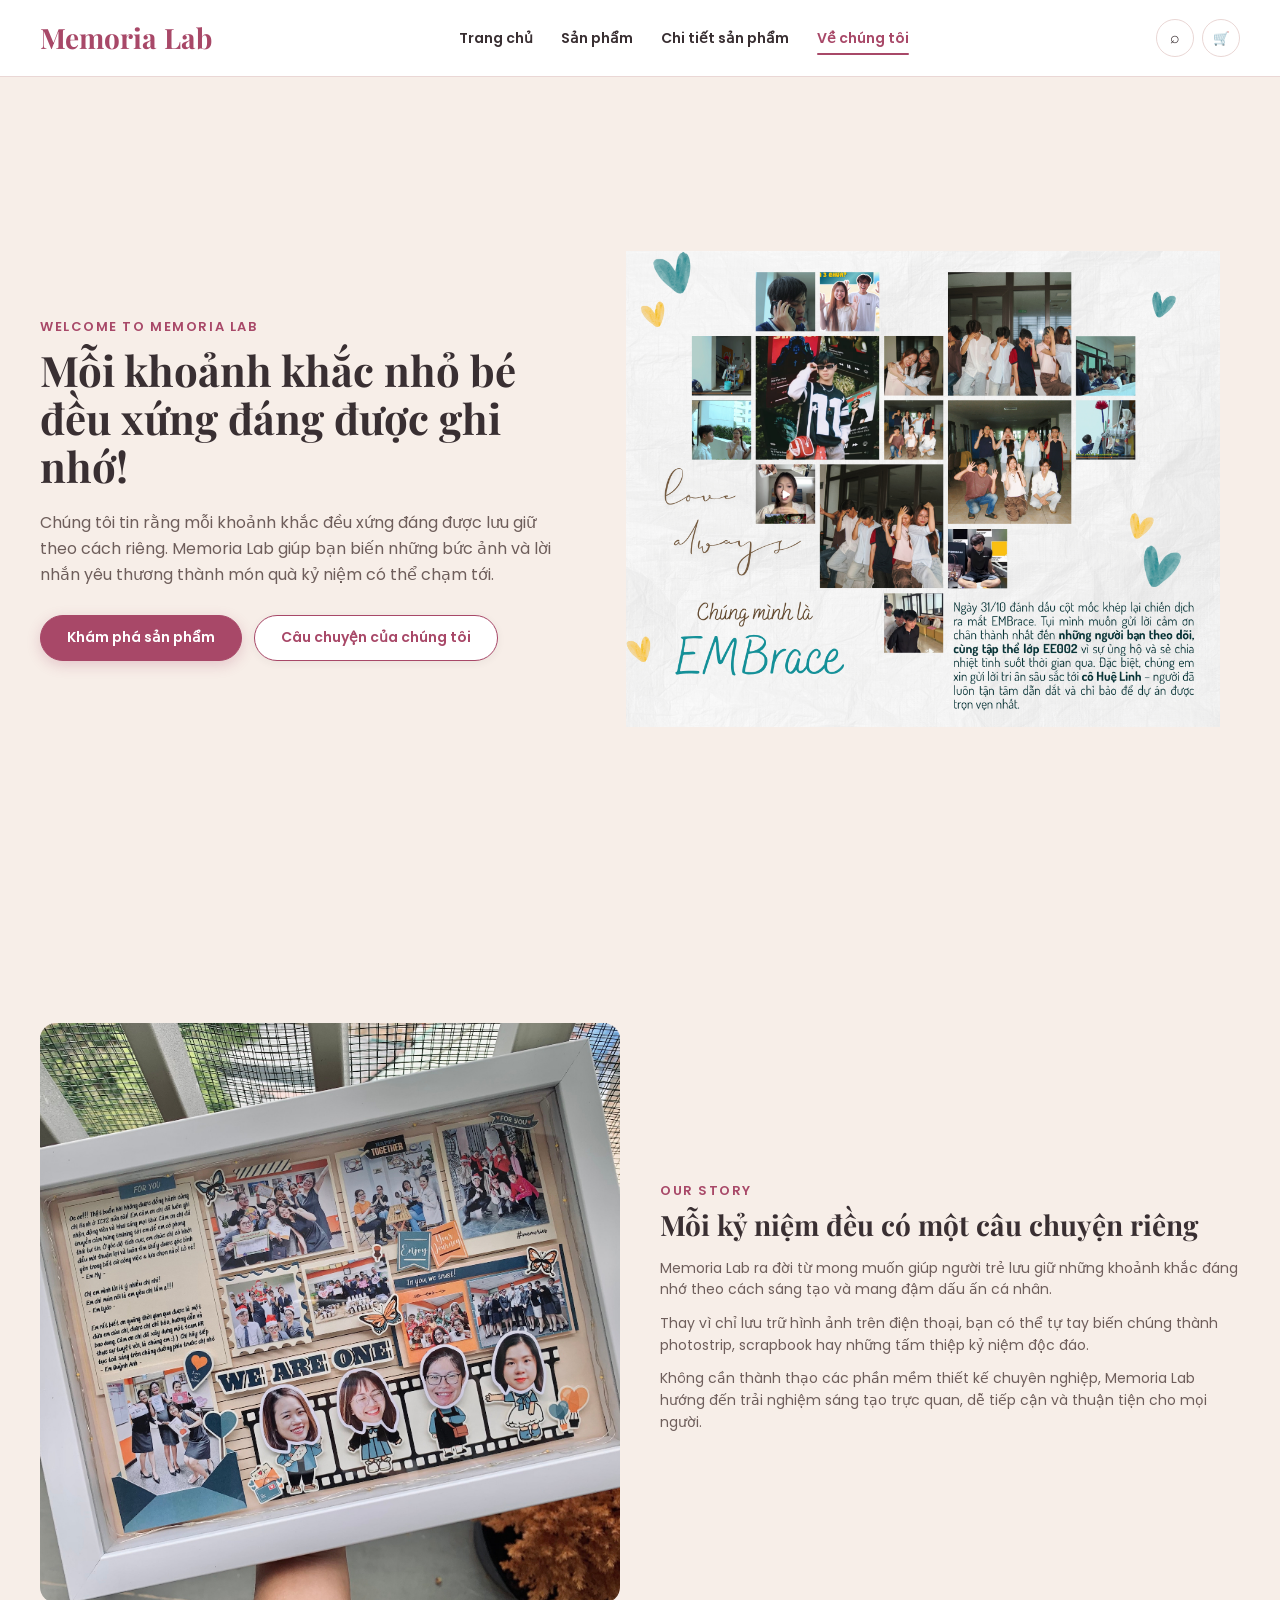
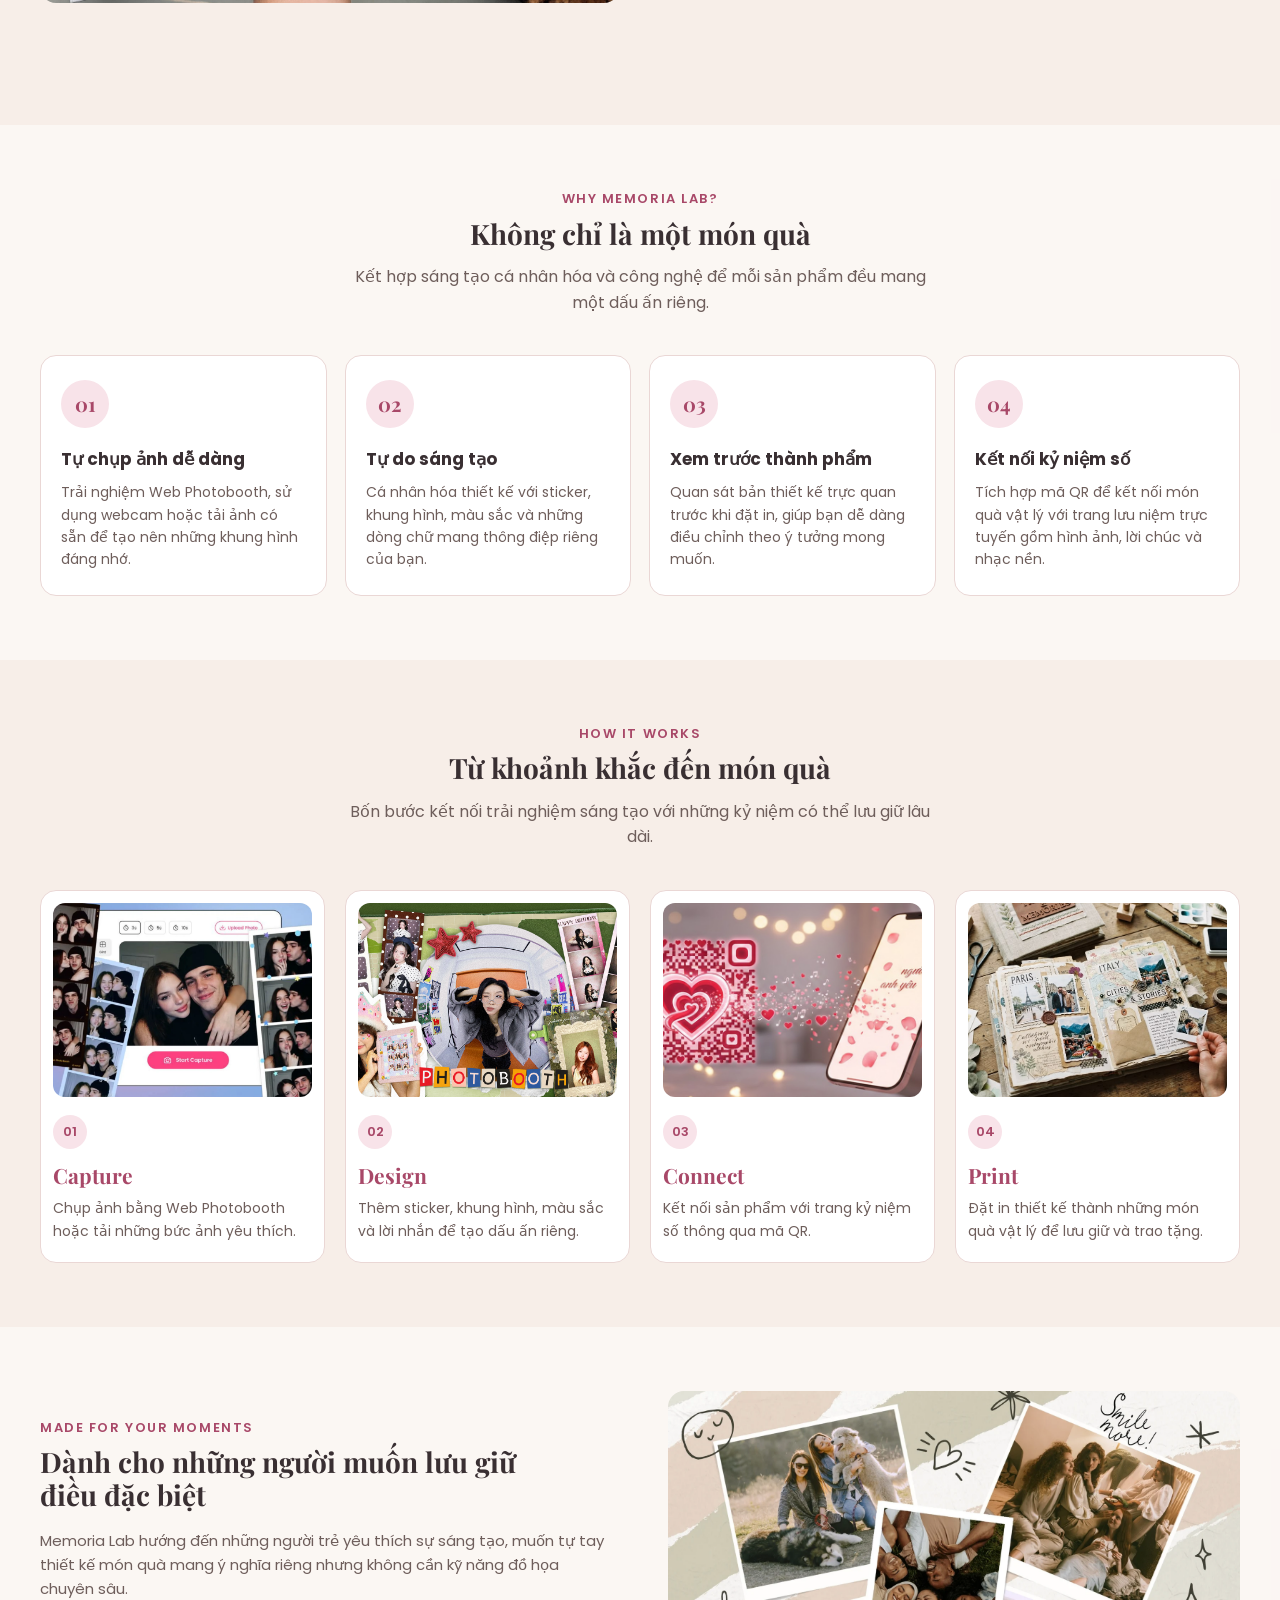
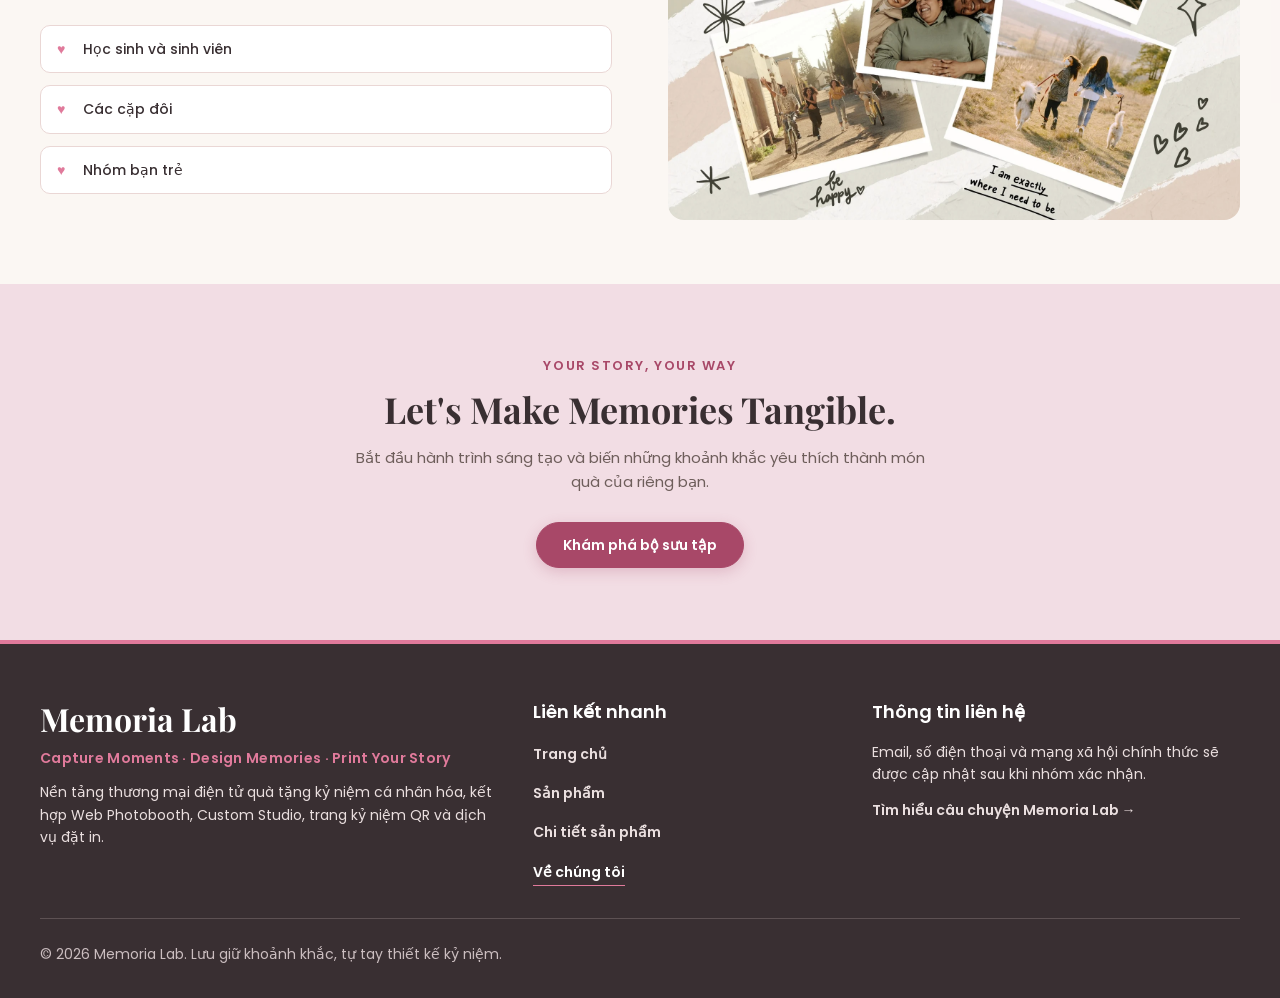
==== about.html @ 6bd51359 "fix: xóa hai liên kết dư ở cuối footer" ====
<!DOCTYPE html>
<html lang="vi">
<head>
    <meta charset="UTF-8">
    <meta name="viewport" content="width=device-width, initial-scale=1.0">
    <meta name="description" content="Khám phá Memoria Lab - nền tảng sáng tạo quà tặng kỷ niệm cá nhân hóa, kết nối Photobooth, thiết kế và in ấn.">
    <title>Về chúng tôi | Memoria Lab</title>
    <link rel="stylesheet" href="css/style.css">
    <link rel="stylesheet" href="css/about.css">
</head>

<body>

  <!-- HEADER DÙNG CHUNG CHO 4 TRANG -->
  <header class="site-header">
    <div class="container site-header__inner">
      <a class="brand" href="index.html" aria-label="Memoria Lab - Trang chủ">
        <span class="brand__name">Memoria Lab</span>
      </a>

      <nav class="site-nav" aria-label="Điều hướng chính">
        <a class="nav-link" href="index.html">Trang chủ</a>
        <a class="nav-link" href="products.html">Sản phẩm</a>
        <a class="nav-link" href="product-detail.html">Chi tiết sản phẩm</a>
        <a class="nav-link nav-link--active" aria-current="page" href="about.html">Về chúng tôi</a>
      </nav>

      <div class="header-actions" aria-label="Tiện ích">
        <a class="icon-button"
   href="products.html#product-search"
   aria-label="Tìm kiếm sản phẩm">⌕</a>
        <button class="icon-button" type="button" aria-label="Giỏ hàng">🛒</button>
      </div>
    </div>
  </header>

    <main>

        <!-- 1. ABOUT HERO -->
        <section class="about-hero">
            <div class="container about-hero__grid">

                <div class="about-hero__content">
                    <p class="eyebrow">WELCOME TO MEMORIA LAB</p>

                    <h1>
                        Mỗi khoảnh khắc nhỏ bé đều xứng đáng được ghi nhớ!
                    </h1>

                    <p class="about-hero__text">
                        Chúng tôi tin rằng mỗi khoảnh khắc đều xứng đáng
                        được lưu giữ theo cách riêng. Memoria Lab giúp bạn
                        biến những bức ảnh và lời nhắn yêu thương thành
                        món quà kỷ niệm có thể chạm tới.
                    </p>

                    <div class="hero__actions">
                        <a href="products.html" class="btn btn--primary">
                            Khám phá sản phẩm
                        </a>

                        <a href="#our-story" class="btn btn--secondary">
                            Câu chuyện của chúng tôi
                        </a>
                    </div>
                </div>

                <div class="about-hero__image">
                    <img
                        src="images/5.png"
                        alt="Bộ sưu tập photostrip, scrapbook và thiệp kỷ niệm Memoria Lab">
                </div>

            </div>
        </section>


        <!-- 2. OUR STORY -->
        <section class="section about-story" id="our-story">
            <div class="container about-story__grid">

                <div class="about-story__image">
                    <img
                        src="images/vn-11134207-7qukw-lkerkt1kqnxk69.jpg"
                        alt="Không gian sáng tạo và trang trí quà tặng kỷ niệm">
                </div>

                <div class="about-story__content">
                    <p class="eyebrow">OUR STORY</p>

                    <h2>Mỗi kỷ niệm đều có một câu chuyện riêng</h2>

                    <p>
                        Memoria Lab ra đời từ mong muốn giúp người trẻ
                        lưu giữ những khoảnh khắc đáng nhớ theo cách
                        sáng tạo và mang đậm dấu ấn cá nhân.
                    </p>

                    <p>
                        Thay vì chỉ lưu trữ hình ảnh trên điện thoại,
                        bạn có thể tự tay biến chúng thành photostrip,
                        scrapbook hay những tấm thiệp kỷ niệm độc đáo.
                    </p>

                    <p>
                        Không cần thành thạo các phần mềm thiết kế
                        chuyên nghiệp, Memoria Lab hướng đến trải nghiệm
                        sáng tạo trực quan, dễ tiếp cận và thuận tiện
                        cho mọi người.
                    </p>
                </div>

            </div>
        </section>


        <!-- 3. OUR DIFFERENCE -->
        <section class="section section--soft about-values">
            <div class="container">

                <div class="section-heading about-section-heading">
                    <p class="eyebrow">WHY MEMORIA LAB?</p>
                    <h2>Không chỉ là một món quà</h2>
                    <p>
                        Kết hợp sáng tạo cá nhân hóa và công nghệ để
                        mỗi sản phẩm đều mang một dấu ấn riêng.
                    </p>
                </div>

                <div class="about-values__grid">

                    <article class="about-value-card">
                        <div class="about-value-card__icon"
                             aria-hidden="true">01</div>
                        <h3>Tự chụp ảnh dễ dàng</h3>
                        <p>
                            Trải nghiệm Web Photobooth, sử dụng webcam
                            hoặc tải ảnh có sẵn để tạo nên những
                            khung hình đáng nhớ.
                        </p>
                    </article>

                    <article class="about-value-card">
                        <div class="about-value-card__icon"
                             aria-hidden="true">02</div>
                        <h3>Tự do sáng tạo</h3>
                        <p>
                            Cá nhân hóa thiết kế với sticker, khung hình,
                            màu sắc và những dòng chữ mang thông điệp
                            riêng của bạn.
                        </p>
                    </article>

                    <article class="about-value-card">
                        <div class="about-value-card__icon"
                             aria-hidden="true">03</div>
                        <h3>Xem trước thành phẩm</h3>
                        <p>
                            Quan sát bản thiết kế trực quan trước khi
                            đặt in, giúp bạn dễ dàng điều chỉnh theo
                            ý tưởng mong muốn.
                        </p>
                    </article>

                    <article class="about-value-card">
                        <div class="about-value-card__icon"
                             aria-hidden="true">04</div>
                        <h3>Kết nối kỷ niệm số</h3>
                        <p>
                            Tích hợp mã QR để kết nối món quà vật lý
                            với trang lưu niệm trực tuyến gồm hình ảnh,
                            lời chúc và nhạc nền.
                        </p>
                    </article>

                </div>
            </div>
        </section>


        <!-- 4. OUR PROCESS -->
        <section class="section about-process">
            <div class="container">

                <div class="section-heading about-section-heading">
                    <p class="eyebrow">HOW IT WORKS</p>
                    <h2>Từ khoảnh khắc đến món quà</h2>
                    <p>
                        Bốn bước kết nối trải nghiệm sáng tạo với
                        những kỷ niệm có thể lưu giữ lâu dài.
                    </p>
                </div>

                <div class="about-process__grid">

                    <article class="about-process-card">
                        <img
                            src="images/chup_photobooth_tren_laptop_thumb_4225642aa1.webp"
                            alt="Minh họa bước chụp ảnh Photobooth">
                        <span class="about-process-card__number">01</span>
                        <h3>Capture</h3>
                        <p>
                            Chụp ảnh bằng Web Photobooth hoặc
                            tải những bức ảnh yêu thích.
                        </p>
                    </article>

                    <article class="about-process-card">
                        <img
                            src="images/1788948688330-2c33e2ba-3e52-4bed-b381-44b4cc8541bb-mmmmmm.png"
                            alt="Minh họa bước thiết kế và trang trí">
                        <span class="about-process-card__number">02</span>
                        <h3>Design</h3>
                        <p>
                            Thêm sticker, khung hình, màu sắc
                            và lời nhắn để tạo dấu ấn riêng.
                        </p>
                    </article>

                    <article class="about-process-card">
                        <img
                            src="images/21572.png"
                            alt="Minh họa mã QR kết nối kỷ niệm số">
                        <span class="about-process-card__number">03</span>
                        <h3>Connect</h3>
                        <p>
                            Kết nối sản phẩm với trang kỷ niệm
                            số thông qua mã QR.
                        </p>
                    </article>

                    <article class="about-process-card">
                        <img
                            src="images/bd7de513cc42206d8eb39cbd60e7bbb6.jpg"
                            alt="Minh họa thành phẩm quà tặng được in">
                        <span class="about-process-card__number">04</span>
                        <h3>Print</h3>
                        <p>
                            Đặt in thiết kế thành những món quà
                            vật lý để lưu giữ và trao tặng.
                        </p>
                    </article>

                </div>
            </div>
        </section>


        <!-- 5. OUR AUDIENCE -->
        <section class="section section--soft about-audience">
            <div class="container about-audience__grid">

                <div class="about-audience__content">
                    <p class="eyebrow">MADE FOR YOUR MOMENTS</p>

                    <h2>Dành cho những người muốn lưu giữ điều đặc biệt</h2>

                    <p>
                        Memoria Lab hướng đến những người trẻ yêu thích
                        sự sáng tạo, muốn tự tay thiết kế món quà
                        mang ý nghĩa riêng nhưng không cần kỹ năng
                        đồ họa chuyên sâu.
                    </p>

                    <ul class="about-audience__list">
                        <li>Học sinh và sinh viên</li>
                        <li>Các cặp đôi</li>
                        <li>Nhóm bạn trẻ</li>
                    </ul>
                </div>

                <div class="about-audience__image">
                    <img
                        src="images/1600w-0PoFaV36UgU.webp"
                        alt="Những người trẻ cùng xem và chia sẻ ảnh kỷ niệm">
                </div>

            </div>
        </section>


        <!-- 6. CALL TO ACTION -->
        <section class="about-cta">
            <div class="container about-cta__content">
                <p class="eyebrow">YOUR STORY, YOUR WAY</p>

                <h2>Let's Make Memories Tangible.</h2>

                <p>
                    Bắt đầu hành trình sáng tạo và biến những
                    khoảnh khắc yêu thích thành món quà của riêng bạn.
                </p>

                <a href="products.html" class="btn btn--primary">
                    Khám phá bộ sưu tập
                </a>
            </div>
        </section>

    </main>


  <!-- FOOTER DO YẾN HOÀN THIỆN THEO ĐÚNG MỤC 2.4, 3.1, 3.5 & 4 TRONG ĐẶC TẢ PDF -->
  <footer class="site-footer">
    <div class="container">
      <!-- Bố cục 3 cột trên Desktop -> 2 cột trên Tablet -> 1 cột xếp dọc trên Mobile -->
      <div class="site-footer__inner">
        <!-- Nhóm 1: Logo (về index.html), Tagline & Giới thiệu ngắn -->
        <div class="site-footer__brand">
          <a class="brand brand--footer" href="index.html" aria-label="Memoria Lab - Quay về trang chủ">
            Memoria Lab
          </a>
          <p class="site-footer__tagline">
            Capture Moments · Design Memories · Print Your Story
          </p>
          <p class="site-footer__desc">
            Nền tảng thương mại điện tử quà tặng kỷ niệm cá nhân hóa, kết hợp
            Web Photobooth, Custom Studio, trang kỷ niệm QR và dịch vụ đặt in.
          </p>
        </div>

        <!-- Nhóm 2: Liên kết nhanh (Mục 2.4, 3.1 & 3.5: trỏ đúng 4 file HTML trong repository) -->
        <div class="site-footer__nav">
          <h3 class="site-footer__title">Liên kết nhanh</h3>
          <nav class="footer-links" aria-label="Liên kết chân trang">
            <a class="footer-link" href="index.html">Trang chủ</a>
            <a class="footer-link" href="products.html">Sản phẩm</a>
            <a class="footer-link" href="product-detail.html">Chi tiết sản phẩm</a>
            <a class="footer-link footer-link--active" aria-current="page" href="about.html">Về chúng tôi</a>
          </nav>
        </div>

        <!-- Nhóm 3: Thông tin liên hệ & Mạng xã hội (Mục 2.4 & 3.4: chỉ điền sau khi nhóm xác nhận) -->
        <div class="site-footer__contact">
          <h3 class="site-footer__title">Thông tin liên hệ</h3>
          <p class="site-footer__text">
            Email, số điện thoại và mạng xã hội chính thức sẽ được cập nhật
            sau khi nhóm xác nhận.
          </p>
          <div class="footer-meta">
            <a class="footer-link" href="about.html">Tìm hiểu câu chuyện Memoria Lab →</a>
          </div>
        </div>
      </div>

      <!-- Dòng bản quyền dưới cùng -->
      <div class="site-footer__bottom">
        <p class="site-footer__copyright">
          © 2026 Memoria Lab. Lưu giữ khoảnh khắc, tự tay thiết kế kỷ niệm.
        </p>
        
      </div>
    </div>
  </footer>

</body>
</html>
---- css/style.css ----
@import url('https://fonts.googleapis.com/css2?family=Playfair+Display:wght@600;700&family=Poppins:wght@400;500;600&display=swap');

:root {
  --primary: #E07A9B;
  --accent: #A84868;
  --lavender: #C6A5E8;
  --background: #F7EEE8;
  --surface: #FFFFFF;
  --text: #392F32;
  --muted: #6E5E5B;
  --border: #EAD7D5;
  --radius-card: 16px;
  --radius-image: 12px;
  --radius-button: 999px;
}

* {
  box-sizing: border-box;
}

html {
  scroll-behavior: smooth;
}

body {
  margin: 0;
  color: var(--text);
  background: var(--background);
  font-family: "Poppins", Arial, sans-serif;
  line-height: 1.6;
}

img {
  max-width: 100%;
  display: block;
}

a {
  color: inherit;
  text-decoration: none;
}

button,
a {
  -webkit-tap-highlight-color: transparent;
}

.container {
  width: min(1200px, calc(100% - 64px));
  margin-inline: auto;
}

/* HEADER */
.site-header {
  background: var(--surface);
  border-bottom: 1px solid var(--border);
  position: sticky;
  top: 0;
  z-index: 10;
}

.site-header__inner {
  min-height: 76px;
  display: flex;
  align-items: center;
  justify-content: space-between;
  gap: 24px;
}

.brand {
  font-family: "Playfair Display", Georgia, serif;
  font-size: 28px;
  font-weight: 700;
  color: var(--accent);
  white-space: nowrap;
}

.site-nav {
  display: flex;
  align-items: center;
  gap: 28px;
}

.nav-link {
  font-size: 14px;
  font-weight: 600;
  color: var(--text);
  transition: color .2s ease;
}

.nav-link:hover,
.nav-link--active {
  color: var(--accent);
}

.nav-link:focus-visible,
.text-link:focus-visible,
.btn:focus-visible {
  outline: 3px solid var(--lavender);
  outline-offset: 3px;
}

.header-actions {
  display: flex;
  gap: 8px;
}

.icon-button {
  width: 38px;
  height: 38px;
  border: 1px solid var(--border);
  border-radius: 50%;
  background: var(--surface);
  cursor: pointer;
}

/* HERO */
.hero {
  padding: 64px 0;
}

.hero__grid {
  display: grid;
  grid-template-columns: minmax(0, 9fr) minmax(0, 11fr);
  align-items: center;
  gap: 32px;
}

.eyebrow {
  margin: 0 0 8px;
  color: var(--accent);
  font-size: 13px;
  font-weight: 600;
  letter-spacing: .12em;
}

h1,
h2 {
  font-family: "Playfair Display", Georgia, serif;
  color: var(--text);
  line-height: 1.15;
}

h1 {
  margin: 0 0 20px;
  font-size: 42px;
}

h2 {
  margin: 0 0 12px;
  font-size: 28px;
}

h3 {
  margin: 0;
  font-size: 18px;
  line-height: 1.35;
}

.hero__text {
  max-width: 560px;
  margin: 0 0 24px;
  color: var(--muted);
  font-size: 16px;
}

.hero__actions {
  display: flex;
  flex-wrap: wrap;
  gap: 12px;
}

.btn {
  display: inline-flex;
  align-items: center;
  justify-content: center;
  min-height: 44px;
  padding: 10px 20px;
  border-radius: var(--radius-button);
  font-size: 14px;
  font-weight: 600;
  transition: transform .2s ease, background .2s ease;
}

.btn:hover {
  transform: translateY(-1px);
}

.btn--primary {
  background: var(--primary);
  color: #fff;
}

.btn--primary:hover {
  background: var(--accent);
}

.btn--secondary {
  background: var(--surface);
  border: 1px solid var(--primary);
  color: var(--accent);
}

.hero__image {
  min-height: 390px;
}

.image-placeholder,
.explore-card__image,
.product-slot__image {
  display: flex;
  align-items: center;
  justify-content: center;
  text-align: center;
  background: #f2d9df;
  color: var(--accent);
  border-radius: var(--radius-image);
}

.image-placeholder {
  height: 100%;
  min-height: 390px;
  flex-direction: column;
  gap: 6px;
}

.image-placeholder small {
  font-size: 12px;
}

/* SECTIONS */
.section {
  padding: 64px 0;
}

.section--soft {
  background: rgba(255, 255, 255, .48);
}

.section-heading {
  margin-bottom: 28px;
}

.section-heading p:last-child {
  margin: 0;
  color: var(--muted);
}

.section-heading--row {
  display: flex;
  justify-content: space-between;
  align-items: end;
  gap: 20px;
}

.text-link {
  color: var(--accent);
  font-size: 14px;
  font-weight: 600;
}

/* HOW IT WORKS */
.steps-grid {
  display: grid;
  grid-template-columns: repeat(4, 1fr);
  gap: 16px;
}

.step-card {
  padding: 24px;
  background: var(--surface);
  border: 1px solid var(--border);
  border-radius: var(--radius-card);
}

.step-card__number {
  display: inline-block;
  margin-bottom: 20px;
  color: var(--accent);
  font-weight: 600;
}

.step-card p {
  margin: 8px 0 0;
  color: var(--muted);
  font-size: 14px;
}

/* PRODUCT PLACEHOLDERS */
.product-grid {
  display: grid;
  gap: 16px;
}

.product-grid--featured {
  grid-template-columns: repeat(4, 1fr);
}

.product-slot {
  padding: 12px;
  background: var(--surface);
  border: 1px solid var(--border);
  border-radius: var(--radius-card);
}

.product-slot__image {
  aspect-ratio: 4 / 5;
  margin-bottom: 12px;
}

.product-slot h3 {
  font-size: 16px;
  min-height: 44px;
}

.product-slot p {
  margin: 8px 0 0;
  color: var(--accent);
  font-weight: 600;
}

/* PHOTOBOOTH / STUDIO */
.explore-grid {
  display: grid;
  grid-template-columns: repeat(2, 1fr);
  gap: 24px;
}

.explore-card {
  overflow: hidden;
  background: var(--surface);
  border: 1px solid var(--border);
  border-radius: var(--radius-card);
}

.explore-card__image {
  aspect-ratio: 16 / 9;
  border-radius: 0;
}

.explore-card__content {
  padding: 24px;
}

.explore-card__content p:not(.eyebrow) {
  color: var(--muted);
  margin: 0 0 18px;
}

/* OCCASIONS */
.occasion-grid {
  display: grid;
  grid-template-columns: repeat(4, 1fr);
  gap: 16px;
}

.occasion-card {
  min-height: 90px;
  display: flex;
  align-items: center;
  justify-content: center;
  padding: 16px;
  background: var(--surface);
  border: 1px solid var(--border);
  border-radius: var(--radius-card);
  font-weight: 600;
  transition: transform .2s ease, border-color .2s ease;
}

.occasion-card:hover {
  transform: translateY(-2px);
  border-color: var(--primary);
}

/* FOOTER (PHẦN CỦA YẾN: CHỮ, KHOẢNG CÁCH, BỐ CỤC VÀ TRẠNG THÁI LIÊN KẾT) */
.site-footer {
  padding: 56px 0 32px;
  background: var(--text);
  color: #fff;
  border-top: 4px solid var(--primary);
}

.site-footer__inner {
  display: grid;
  grid-template-columns: 1.5fr 1fr 1.2fr;
  gap: 32px;
  padding-bottom: 32px;
  border-bottom: 1px solid rgba(234, 215, 213, 0.2);
}

.brand--footer {
  display: inline-block;
  color: #fff;
  font-size: 32px;
  line-height: 1.2;
  margin-bottom: 8px;
  transition: color .2s ease;
}

.brand--footer:hover {
  color: var(--primary);
}

.brand--footer:focus-visible {
  outline: 3px solid var(--lavender);
  outline-offset: 4px;
  border-radius: 4px;
}

.site-footer__tagline {
  margin: 0 0 12px;
  color: var(--primary);
  font-size: 14px;
  font-weight: 600;
  letter-spacing: 0.02em;
}

.site-footer__desc,
.site-footer__text {
  margin: 0;
  color: #eadfdf;
  font-size: 14px;
  line-height: 1.6;
}

.site-footer__title {
  margin: 0 0 16px;
  font-family: "Poppins", Arial, sans-serif;
  font-size: 18px;
  font-weight: 600;
  color: #fff;
}

.footer-links {
  display: flex;
  flex-direction: column;
  gap: 12px;
}

.footer-meta {
  margin-top: 12px;
}

.footer-link {
  display: inline-flex;
  align-items: center;
  width: fit-content;
  font-size: 14px;
  font-weight: 600;
  color: #eadfdf;
  padding: 2px 0;
  border-bottom: 1px solid transparent;
  transition: color .2s ease, transform .2s ease, border-color .2s ease;
}

.footer-link:hover {
  color: var(--primary);
  border-bottom-color: var(--primary);
  transform: translateX(4px);
}

.footer-link:active {
  color: var(--lavender);
}

.footer-link--active {
  color: #fff;
  border-bottom-color: var(--primary);
}

.footer-link:focus-visible {
  outline: 3px solid var(--lavender);
  outline-offset: 3px;
  border-radius: 4px;
}

.site-footer__bottom {
  display: flex;
  align-items: center;
  justify-content: space-between;
  flex-wrap: wrap;
  gap: 16px;
  padding-top: 24px;
}

.site-footer__copyright {
  margin: 0;
  color: #cbbec0;
  font-size: 14px;
}

.site-footer__quick {
  display: flex;
  flex-wrap: wrap;
  gap: 24px;
}

/* TABLET (768px - 1023px: Footer 2 cột theo Mục 4 PDF) */
@media (max-width: 1023px) {
  .container {
    width: min(100% - 48px, 1200px);
  }

  .site-header__inner {
    min-height: 68px;
  }

  .site-nav {
    gap: 16px;
  }

  .hero {
    padding: 48px 0;
  }

  .hero__grid {
    grid-template-columns: 1fr 1fr;
    gap: 24px;
  }

  h1 {
    font-size: 34px;
  }

  .steps-grid,
  .product-grid--featured,
  .occasion-grid {
    grid-template-columns: repeat(2, 1fr);
  }

  .section {
    padding: 48px 0;
  }

  .site-footer {
    padding: 48px 0 24px;
  }

  .site-footer__inner {
    grid-template-columns: repeat(2, 1fr);
    gap: 24px;
  }

  .site-footer__brand {
    grid-column: 1 / -1;
  }
}

/* MOBILE (<= 767px: Footer 1 cột, các nhóm xếp dọc theo Mục 4 PDF) */
@media (max-width: 767px) {
  .container {
    width: calc(100% - 32px);
  }

  .site-header__inner {
    min-height: 60px;
    flex-wrap: wrap;
    gap: 0 12px;
    padding-top: 8px;
  }

  .brand {
    font-size: 24px;
  }

  /* TH-20 (VHuy): hiện menu thành một hàng riêng dưới logo thay vì ẩn */
  .site-nav {
    order: 3;
    width: 100%;
    flex-wrap: wrap;
    justify-content: space-between;
    gap: 0 8px;
  }

  .nav-link {
    display: flex;
    align-items: center;
    min-height: 44px;
    font-size: 13px;
  }

  /* TH-20 (VHuy): header mobile cao hơn, chừa chỗ khi mở liên kết index.html#how-it-works */
  #how-it-works {
    scroll-margin-top: 100px;
  }

  .header-actions {
    margin-left: auto;
  }

  .hero {
    padding: 36px 0;
  }

  .hero__grid {
    grid-template-columns: 1fr;
  }

  .hero__content {
    order: 1;
  }

  .hero__image {
    order: 2;
    min-height: 260px;
  }

  .image-placeholder {
    min-height: 260px;
  }

  h1 {
    font-size: 28px;
  }

  h2 {
    font-size: 24px;
  }

  .hero__text {
    font-size: 14px;
  }

  .hero__actions {
    display: grid;
    grid-template-columns: 1fr;
  }

  .btn {
    width: 100%;
  }

  .section {
    padding: 36px 0;
  }

  .section-heading--row {
    align-items: start;
    flex-direction: column;
  }

  .steps-grid,
  .product-grid--featured,
  .explore-grid,
  .occasion-grid {
    grid-template-columns: 1fr;
  }

  .product-slot__image {
    aspect-ratio: 4 / 5;
  }

  .site-footer {
    padding: 32px 0 24px;
  }

  .site-footer__inner {
    grid-template-columns: 1fr;
    gap: 24px;
    padding-bottom: 24px;
  }

  .brand--footer {
    font-size: 24px;
  }

  .site-footer__title {
    font-size: 16px;
    margin-bottom: 12px;
  }

  .footer-link {
    min-height: 44px;
    font-size: 13px;
  }

  .site-footer__copyright {
    font-size: 12px;
  }

  .site-footer__bottom {
    flex-direction: column;
    align-items: flex-start;
    gap: 12px;
  }
}

/* THuy - Bo sung vao cuoi css/style.css, sau CSS nen cua nhom. */
.featured-products {
  --featured-accent: var(--accent, #a84868);
  --featured-border: var(--border, #ead7d5);
  --featured-muted: var(--muted, #6e5e5b);
  padding-block: clamp(40px, 4.2vw, 64px);
  color: var(--text, #392f32);
  background: linear-gradient(180deg, #fcf8f5 0%, #f8eef0 100%);
  border-block: 1px solid var(--featured-border);
  scroll-margin-top: 88px;
}

.featured-products .featured-products__heading {
  display: flex;
  justify-content: space-between;
  align-items: flex-end;
  gap: 24px;
  margin-bottom: 28px;
}

.featured-products .featured-products__intro {
  max-width: 640px;
  min-width: 0;
}

.featured-products .featured-products__eyebrow {
  margin: 0 0 10px;
  color: var(--featured-accent);
  font-size: 12px;
  font-weight: 600;
  letter-spacing: 0.13em;
  line-height: 1.5;
  text-transform: uppercase;
}

.featured-products .featured-products__title {
  margin: 0;
  font-family: "Playfair Display", Georgia, serif;
  font-size: clamp(28px, 2.8vw, 40px);
  line-height: 1.22;
  overflow-wrap: anywhere;
}

.featured-products .featured-products__description {
  max-width: 58ch;
  margin: 12px 0 0;
  color: var(--featured-muted);
  font-size: 14px;
  line-height: 1.7;
}

.featured-products .featured-products__all {
  display: inline-flex;
  flex-shrink: 0;
  align-items: center;
  justify-content: center;
  gap: 10px;
  min-height: 46px;
  padding: 10px 18px;
  border: 1px solid var(--featured-border);
  border-radius: var(--radius-button, 999px);
  background: var(--surface, #fff);
  color: var(--featured-accent);
  font-size: 13px;
  font-weight: 600;
  text-decoration: none;
  transition: background-color 180ms ease, border-color 180ms ease;
}

.featured-products .featured-products__all:hover {
  border-color: var(--featured-accent);
  background: #fbe9ee;
}

/* Grid quan ly so cot; minmax(0, 1fr) cho phep noi dung dai xuong dong. */
.featured-products .featured-products__grid {
  display: grid;
  grid-template-columns: repeat(4, minmax(0, 1fr));
  gap: 24px;
  align-items: stretch;
}

.featured-products .product-card {
  display: flex;
  flex-direction: column;
  min-width: 0;
  padding: 14px;
  border: 1px solid var(--featured-border);
  border-radius: var(--radius-card, 16px);
  background: var(--surface, #fff);
  box-shadow: 0 3px 12px rgb(57 47 50 / 3%);
  transition: transform 200ms ease, border-color 200ms ease, box-shadow 200ms ease;
}

.featured-products .product-card:hover {
  transform: translateY(-3px);
  border-color: var(--primary, #e07a9b);
  box-shadow: 0 12px 28px rgb(57 47 50 / 9%);
}

.featured-products .product-card:focus-within {
  border-color: var(--featured-accent);
  box-shadow: 0 8px 24px rgb(57 47 50 / 8%);
}

.featured-products .product-card__img-box {
  flex-shrink: 0;
  overflow: hidden;
  aspect-ratio: 4 / 5;
  border-radius: var(--radius-image, 12px);
  background: #f7eee8;
}

.featured-products .product-card__image {
  display: block;
  width: 100%;
  height: 100%;
  object-fit: contain;
  transition: transform 240ms ease;
}

.featured-products .product-card:hover .product-card__image {
  transform: scale(1.025);
}

/* Flexbox giu gia va nut o cuoi the, khong cat ten san pham. */
.featured-products .product-card__body {
  display: flex;
  flex: 1;
  flex-direction: column;
  min-width: 0;
  padding: 16px 2px 2px;
}

.featured-products .product-card__category {
  margin: 0 0 6px;
  color: var(--featured-muted);
  font-size: 11px;
  font-weight: 500;
  letter-spacing: 0.08em;
  line-height: 1.6;
  text-transform: uppercase;
}

.featured-products .product-card__title {
  min-height: 2.8em;
  margin: 0;
  color: var(--text, #392f32);
  font-size: 16px;
  font-weight: 600;
  line-height: 1.4;
  overflow-wrap: anywhere;
}

.featured-products .product-card__summary {
  margin: 10px 0 0;
  color: var(--featured-muted);
  font-size: 12px;
  line-height: 1.65;
  overflow-wrap: anywhere;
}

.featured-products .product-card__purchase {
  margin-top: auto;
  padding-top: 18px;
}

.featured-products .product-card__price {
  margin: 0 0 14px;
  color: var(--featured-accent);
  font-size: 19px;
  font-weight: 600;
  line-height: 1.4;
  white-space: nowrap;
  font-variant-numeric: tabular-nums;
}

.featured-products .product-card__btn {
  display: flex;
  align-items: center;
  justify-content: center;
  gap: 8px;
  width: 100%;
  min-height: 46px;
  padding: 10px 12px;
  border: 1px solid var(--primary, #e07a9b);
  border-radius: var(--radius-button, 999px);
  background: #fbe9ee;
  color: var(--featured-accent);
  font-size: 13px;
  font-weight: 600;
  line-height: 1.5;
  text-align: center;
  text-decoration: none;
  overflow-wrap: anywhere;
  transition: background-color 180ms ease, color 180ms ease, border-color 180ms ease;
}

.featured-products .product-card__btn:hover {
  transform: none;
  border-color: var(--featured-accent);
  background: var(--featured-accent);
  color: #fff;
}

.featured-products .featured-products__all:focus-visible,
.featured-products .product-card__btn:focus-visible {
  outline: 3px solid var(--featured-accent);
  outline-offset: 4px;
}

.featured-products .featured-products__arrow {
  flex-shrink: 0;
  transition: transform 180ms ease;
}

.featured-products .featured-products__all:hover .featured-products__arrow,
.featured-products .product-card__btn:hover .featured-products__arrow {
  transform: translateX(3px);
}

.featured-products .featured-products__note {
  margin: 22px 0 0;
  color: var(--featured-muted);
  font-size: 12px;
  line-height: 1.6;
}

/* Moc cuon cua cac the danh sach duoc lien ket tu trang chu. */
#product-01,
#product-02,
#product-03,
#product-04 {
  scroll-margin-top: 88px;
}

@media (max-width: 1023px) {
  .featured-products .featured-products__grid {
    grid-template-columns: repeat(2, minmax(0, 1fr));
    gap: 20px;
  }

  .featured-products .featured-products__heading {
    flex-wrap: wrap;
    align-items: flex-start;
    gap: 18px;
  }
}

@media (max-width: 767px) {
  .featured-products .featured-products__grid {
    grid-template-columns: minmax(0, 1fr);
    gap: 20px;
  }

  .featured-products .featured-products__all {
    width: 100%;
  }

  .featured-products .product-card {
    padding: 14px;
  }

  .featured-products .product-card__title {
    min-height: 0;
    font-size: 17px;
  }

  .featured-products .product-card__summary {
    font-size: 13px;
  }
}

@media (prefers-reduced-motion: reduce) {
  .featured-products .product-card,
  .featured-products .product-card__image,
  .featured-products .product-card__btn,
  .featured-products .featured-products__all,
  .featured-products .featured-products__arrow {
    transition: none;
  }

  .featured-products .product-card:hover,
  .featured-products .product-card:hover .product-card__image,
  .featured-products .featured-products__all:hover .featured-products__arrow,
  .featured-products .product-card__btn:hover .featured-products__arrow {
    transform: none;
  }
}


/* ==========================================================================
   BỔ SUNG CSS CẢI THIỆN UX (ER-01, ER-02, ER-03)
   Dán vào cuối file css/style.css
   ========================================================================== */

/* --------------------------------------------------------------------------
   ER-01: MENU ĐIỀU HƯỚNG & NÚT ICON (TÌM KIẾM, GIỎ HÀNG)
   - Bổ sung gạch chân chuyển động (scaleX) cho .nav-link, không làm xê dịch bố cục
   - Bổ sung trạng thái hover, active và focus-visible rõ ràng cho .icon-button
   -------------------------------------------------------------------------- */
.nav-link {
  position: relative;
  padding-block: 6px;
  border-radius: 6px;
  transition: color 200ms ease, background-color 200ms ease;
}

.nav-link::after {
  content: "";
  position: absolute;
  left: 0;
  right: 0;
  bottom: 0;
  height: 2.5px;
  border-radius: 999px;
  background-color: var(--accent);
  transform: scaleX(0);
  transform-origin: center;
  transition: transform 220ms ease;
}

.nav-link:hover,
.nav-link:focus-visible,
.nav-link--active {
  color: var(--accent);
}

.nav-link:hover::after,
.nav-link:focus-visible::after,
.nav-link--active::after {
  transform: scaleX(1);
}

.nav-link:focus-visible {
  outline: 3px solid var(--accent);
  outline-offset: 4px;
  background-color: rgba(224, 122, 155, 0.14);
}

.icon-button {
  display: inline-flex;
  align-items: center;
  justify-content: center;
  color: var(--text);
  transition:
    background-color 200ms ease,
    border-color 200ms ease,
    color 200ms ease,
    transform 200ms ease,
    box-shadow 200ms ease;
}

.icon-button:hover {
  background-color: #fbe9ee;
  border-color: var(--accent);
  color: var(--accent);
  transform: translateY(-2px);
  box-shadow: 0 4px 12px rgba(168, 72, 104, 0.18);
}

.icon-button:active {
  transform: translateY(0);
  background-color: #f4d5df;
  box-shadow: 0 2px 6px rgba(168, 72, 104, 0.12);
}

.icon-button:focus-visible {
  outline: 3px solid var(--accent);
  outline-offset: 3px;
  background-color: #fbe9ee;
  border-color: var(--accent);
  color: var(--accent);
}

/* --------------------------------------------------------------------------
   ER-02: BANNER CHÍNH / CÁC NÚT CTA (.btn, .btn--primary, .btn--secondary)
   - Tăng độ tương phản chữ/nền chuẩn WCAG AA (>= 4.5:1)
   - Đồng bộ biên độ nâng (-2px), đổ bóng và chuyển màu rõ nét khi hover/focus
   -------------------------------------------------------------------------- */
.btn {
  border: 1.5px solid transparent;
  transition:
    background-color 220ms ease,
    border-color 220ms ease,
    color 220ms ease,
    transform 220ms ease,
    box-shadow 220ms ease;
}

.btn:hover {
  transform: translateY(-2px);
}

.btn:active {
  transform: translateY(0);
}

.btn:focus-visible {
  outline: 3px solid var(--accent);
  outline-offset: 4px;
}

/* Nút 'Khám phá sản phẩm' */
.btn--primary {
  background-color: var(--accent);
  border-color: var(--accent);
  color: #ffffff;
  box-shadow: 0 4px 12px rgba(168, 72, 104, 0.22);
}

.btn--primary:hover {
  background-color: #7d2e49;
  border-color: #7d2e49;
  color: #ffffff;
  box-shadow: 0 8px 20px rgba(125, 46, 73, 0.32);
}

.btn--primary:active {
  background-color: #66233b;
  border-color: #66233b;
  box-shadow: 0 3px 8px rgba(125, 46, 73, 0.24);
}

/* Nút 'Về Memoria Lab' */
.btn--secondary {
  background-color: var(--surface);
  border-color: var(--accent);
  color: var(--accent);
  box-shadow: 0 2px 8px rgba(57, 47, 50, 0.05);
}

.btn--secondary:hover {
  background-color: var(--accent);
  border-color: var(--accent);
  color: #ffffff;
  box-shadow: 0 8px 20px rgba(168, 72, 104, 0.26);
}

.btn--secondary:active {
  background-color: #7d2e49;
  border-color: #7d2e49;
  color: #ffffff;
}

/* --------------------------------------------------------------------------
   ER-03: NÚT & LIÊN KẾT XEM CHI TIẾT (.text-link, .product-card__btn, .featured-products__all)
   - Bổ sung hiệu ứng hover/focus nổi bật, đồng bộ với hệ thống nút CTA
   -------------------------------------------------------------------------- */
.text-link {
  position: relative;
  display: inline-flex;
  align-items: center;
  gap: 6px;
  padding-block: 4px;
  border-radius: 4px;
  color: var(--accent);
  transition: color 200ms ease, transform 200ms ease;
}

.text-link::after {
  content: "";
  position: absolute;
  left: 0;
  right: 0;
  bottom: 0;
  height: 2px;
  border-radius: 999px;
  background-color: currentColor;
  transform: scaleX(0);
  transform-origin: left;
  transition: transform 220ms ease;
}

.text-link:hover,
.text-link:focus-visible {
  color: #7d2e49;
}

.text-link:hover::after,
.text-link:focus-visible::after {
  transform: scaleX(1);
}

.text-link:focus-visible {
  outline: 3px solid var(--accent);
  outline-offset: 4px;
}

/* Nút 'Xem chi tiết sản phẩm' trong thẻ sản phẩm & nút 'Xem tất cả' */
.featured-products .product-card__btn,
.featured-products .featured-products__all {
  border: 1.5px solid var(--featured-accent);
  transition:
    background-color 200ms ease,
    border-color 200ms ease,
    color 200ms ease,
    transform 200ms ease,
    box-shadow 200ms ease;
}

.featured-products .product-card__btn:hover,
.featured-products .featured-products__all:hover {
  transform: translateY(-2px);
  background-color: var(--featured-accent);
  border-color: var(--featured-accent);
  color: #ffffff;
  box-shadow: 0 6px 16px rgba(168, 72, 104, 0.28);
}

.featured-products .product-card__btn:active,
.featured-products .featured-products__all:active {
  transform: translateY(0);
  background-color: #7d2e49;
  border-color: #7d2e49;
  color: #ffffff;
  box-shadow: 0 2px 8px rgba(125, 46, 73, 0.22);
}

.featured-products .product-card__btn:focus-visible,
.featured-products .featured-products__all:focus-visible {
  outline: 3px solid var(--text);
  outline-offset: 3px;
  background-color: var(--featured-accent);
  border-color: var(--featured-accent);
  color: #ffffff;
}

.featured-products .featured-products__all:hover .featured-products__arrow,
.featured-products .product-card__btn:hover .featured-products__arrow,
.featured-products .featured-products__all:focus-visible .featured-products__arrow,
.featured-products .product-card__btn:focus-visible .featured-products__arrow {
  transform: translateX(4px);
}

/* --------------------------------------------------------------------------
   TỐI ƯU HIỂN THỊ MOBILE & HỖ TRỢ GIẢM CHUYỂN ĐỘNG (ACCESSIBILITY)
   -------------------------------------------------------------------------- */
@media (max-width: 767px) {
  .nav-link::after {
    bottom: 6px;
  }
}

@media (prefers-reduced-motion: reduce) {
  .nav-link,
  .nav-link::after,
  .icon-button,
  .btn,
  .text-link,
  .text-link::after,
  .featured-products .product-card__btn,
  .featured-products .featured-products__all {
    transition: none;
  }

  .icon-button:hover,
  .btn:hover,
  .featured-products .product-card__btn:hover,
  .featured-products .featured-products__all:hover {
    transform: none;
  }
}
/* Ảnh banner và khu vực khám phá trên trang chủ */
.hero .hero__image {
  min-height: 0;
}

.home-hero-photo,
.home-explore-photo {
  display: block;
  width: 100%;
  height: auto;
  aspect-ratio: 16 / 9;
  object-fit: cover;
  object-position: center;
}

.home-hero-photo {
  border-radius: var(--radius-image);
}
---- css/about.css ----
/* Nguồn: Vanh – css/style.css dòng 667–1150 (phần riêng trang about.html), chép nguyên văn. VHuy tách theo PA-B. */

/* =========================================
   ABOUT PAGE - MEMORIA LAB
========================================= */

/* ABOUT HERO */
.about-hero {
    padding: 64px 0;
}

.about-hero__grid {
    display: grid;
    grid-template-columns: 0.9fr 1.1fr;
    align-items: center;
    gap: 48px;
}

.about-hero__content h1 {
    max-width: 560px;
}

.about-hero__text {
    max-width: 540px;
    margin: 0 0 28px;
    color: var(--muted);
    font-size: 16px;
}

.about-hero__image img {
    width: 100%;
    aspect-ratio: 4 / 3;
    object-fit: cover;
    border-radius: var(--radius-card);
}


/* OUR STORY */
.about-story__grid {
    display: grid;
    grid-template-columns: 1fr 1fr;
    align-items: center;
    gap: 56px;
}

.about-story__image img {
    width: 100%;
    aspect-ratio: 4 / 5;
    object-fit: cover;
    border-radius: var(--radius-card);
}

.about-story__content p:not(.eyebrow) {
    margin: 0 0 16px;
    color: var(--muted);
    font-size: 15px;
}


/* SECTION HEADING */
.about-section-heading {
    max-width: 680px;
    margin: 0 auto 40px;
    text-align: center;
}

.about-section-heading h2 {
    margin-bottom: 14px;
}

.about-section-heading p:last-child {
    max-width: 600px;
    margin-inline: auto;
    color: var(--muted);
}


/* OUR VALUES */
.about-values__grid {
    display: grid;
    grid-template-columns: repeat(4, 1fr);
    gap: 18px;
}

.about-value-card {
    padding: 24px 20px;
    background: var(--surface);
    border: 1px solid var(--border);
    border-radius: var(--radius-card);
    transition: transform .2s ease, box-shadow .2s ease;
}

.about-value-card:hover {
    transform: translateY(-4px);
    box-shadow: 0 8px 24px rgba(57, 47, 50, 0.07);
}

.about-value-card__icon {
    width: 48px;
    height: 48px;
    display: flex;
    align-items: center;
    justify-content: center;
    margin-bottom: 20px;
    border-radius: 50%;
    background: #F8E3E9;
    color: var(--accent);
    font-family: "Playfair Display", Georgia, serif;
    font-size: 20px;
    font-weight: 700;
}

.about-value-card h3 {
    margin-bottom: 10px;
    font-size: 17px;
}

.about-value-card p {
    margin: 0;
    color: var(--muted);
    font-size: 14px;
}


/* OUR PROCESS */
.about-process__grid {
    display: grid;
    grid-template-columns: repeat(4, 1fr);
    gap: 20px;
}

.about-process-card {
    position: relative;
    padding: 12px;
    background: var(--surface);
    border: 1px solid var(--border);
    border-radius: var(--radius-card);
    overflow: hidden;
}

.about-process-card img {
    width: 100%;
    aspect-ratio: 4 / 3;
    object-fit: cover;
    border-radius: var(--radius-image);
    margin-bottom: 18px;
}

.about-process-card__number {
    display: inline-flex;
    align-items: center;
    justify-content: center;
    width: 34px;
    height: 34px;
    margin-bottom: 12px;
    background: #F8E3E9;
    color: var(--accent);
    border-radius: 50%;
    font-size: 13px;
    font-weight: 600;
}

.about-process-card h3 {
    margin-bottom: 8px;
    font-family: "Playfair Display", Georgia, serif;
    font-size: 21px;
    color: var(--accent);
}

.about-process-card p {
    margin: 0 0 8px;
    color: var(--muted);
    font-size: 14px;
}


/* OUR AUDIENCE */
.about-audience__grid {
    display: grid;
    grid-template-columns: 1fr 1fr;
    align-items: center;
    gap: 56px;
}

.about-audience__content h2 {
    max-width: 520px;
    margin-bottom: 18px;
}

.about-audience__content > p:not(.eyebrow) {
    color: var(--muted);
    font-size: 15px;
}

.about-audience__list {
    display: grid;
    gap: 12px;
    margin: 24px 0 0;
    padding: 0;
    list-style: none;
}

.about-audience__list li {
    position: relative;
    padding: 12px 16px 12px 42px;
    background: var(--surface);
    border: 1px solid var(--border);
    border-radius: 10px;
    font-size: 14px;
    font-weight: 500;
}

.about-audience__list li::before {
    content: "♥";
    position: absolute;
    left: 16px;
    color: var(--primary);
}

.about-audience__image img {
    width: 100%;
    aspect-ratio: 4 / 3;
    object-fit: cover;
    border-radius: var(--radius-card);
}


/* CALL TO ACTION */
.about-cta {
    padding: 72px 0;
    background: #F2DDE4;
    text-align: center;
}

.about-cta__content {
    max-width: 760px;
}

.about-cta h2 {
    margin-bottom: 16px;
    font-size: 36px;
}

.about-cta p:not(.eyebrow) {
    max-width: 600px;
    margin: 0 auto 28px;
    color: var(--muted);
    font-size: 15px;
}

.about-cta .eyebrow {
    margin-bottom: 12px;
}


/* TABLET */
@media (max-width: 1023px) {

    .about-hero__grid {
        gap: 28px;
    }

    .about-story__grid,
    .about-audience__grid {
        gap: 32px;
    }

    .about-values__grid,
    .about-process__grid {
        grid-template-columns: repeat(2, 1fr);
    }

    .about-hero h1 {
        font-size: 34px;
    }

    .about-cta h2 {
        font-size: 30px;
    }
}


/* MOBILE */
@media (max-width: 767px) {

    .about-hero {
        padding: 36px 0;
    }

    .about-hero__grid,
    .about-story__grid,
    .about-audience__grid {
        grid-template-columns: 1fr;
        gap: 28px;
    }

    .about-hero__content {
        order: 1;
    }

    .about-hero__image {
        order: 2;
    }

    .about-hero__content h1 {
        font-size: 28px;
    }

    .about-hero__text {
        font-size: 14px;
    }

    .about-hero__image img {
        aspect-ratio: 4 / 3;
    }

    .about-story__image {
        order: 2;
    }

    .about-story__content {
        order: 1;
    }

    .about-values__grid,
    .about-process__grid {
        grid-template-columns: 1fr;
        gap: 16px;
    }

    .about-section-heading {
        margin-bottom: 28px;
        text-align: left;
    }

    .about-section-heading p:last-child {
        margin-inline: 0;
    }

    .about-value-card {
        padding: 20px;
    }

    .about-process-card {
        padding: 14px;
    }

    .about-process-card img {
        aspect-ratio: 16 / 9;
    }

    .about-audience__image {
        order: 2;
    }

    .about-audience__content {
        order: 1;
    }

    .about-cta {
        padding: 48px 0;
    }

    .about-cta h2 {
        font-size: 26px;
    }

    .about-cta p:not(.eyebrow) {
        font-size: 14px;
    }
}
/* =========================================
   FIX LỖI HERO TRÀO MÀN HÌNH (FIRST VIEW)
========================================= */

/* 1. Giảm padding và căn giữa Hero theo chiều cao màn hình */
.hero, 
.about-hero {
  padding: 24px 0;
  min-height: calc(100vh - 76px);
  display: flex;
  align-items: center;
}

/* 2. Khống chế chiều cao ảnh Hero không bị tràn xuống dưới */
.hero__image,
.about-hero__image {
  min-height: auto;
  display: flex;
  align-items: center;
  justify-content: center;
}

.hero__image img,
.about-hero__image img {
  width: 100%;
  max-height: calc(100vh - 140px);
  object-fit: contain;
  border-radius: var(--radius-card);
}

.image-placeholder {
  min-height: 320px;
}

/* 3. Đảm bảo giao diện cân đối trên Laptop màn hình nhỏ */
@media (max-height: 750px) {
  .hero, 
  .about-hero {
    padding: 16px 0;
  }
  
  h1 {
    font-size: 36px;
    margin-bottom: 12px;
  }
  
  .hero__text {
    margin-bottom: 16px;
    font-size: 14px;
  }
}
/* =========================================
   FIX TRỌN VẸN SECTION 2 (OUR STORY) VỪA IN MÀN HÌNH
========================================= */

/* 1. Đặt mốc scroll-margin để khi bấm button cuộn tới không bị che mất tiêu đề */
#our-story,
.about-story {
  scroll-margin-top: 76px;
}

/* 2. Cấu hình chiều cao section vừa khít 1 màn hình máy tính */
.about-story,
.section:has(.about-story__grid) {
  min-height: calc(100vh - 76px);
  padding: 24px 0;
  display: flex;
  align-items: center;
}

/* 3. Căn giữa khung lưới và đồng bộ chiều cao hai bên */
.about-story__grid {
  display: grid;
  grid-template-columns: 1fr 1fr;
  align-items: center;
  gap: 40px;
  width: 100%;
}

/* 4. Khống chế ảnh tự động co giãn cân xứng theo chiều cao màn hình */
.about-story__image {
  display: flex;
  justify-content: center;
  align-items: center;
}

.about-story__image img {
  width: 100%;
  max-height: calc(100vh - 160px); /* Tự co nhỏ lại nếu màn hình thấp */
  aspect-ratio: 1 / 1;             /* Đổi sang tỉ lệ 1:1 vuông hoặc 4/3 cho cân đối */
  object-fit: cover;
  border-radius: var(--radius-card);
}

/* 5. Căn chỉnh lại phông chữ để khối nội dung bên phải cân bằng với ảnh */
.about-story__content h2 {
  font-size: 28px;
  margin-bottom: 16px;
}

.about-story__content p:not(.eyebrow) {
  font-size: 14px;
  line-height: 1.55;
  margin-bottom: 12px;
}
/* =========================================
   SỬA LỖI DÍ SÁT LỀ TRÁI CỦA SECTION 2
========================================= */

/* Tự động ôm khung giới hạn lề lề hai bên cân đối với Header */
.about-story__grid {
  width: min(1200px, calc(100% - 64px));
  margin-inline: auto;
}
/* FIX: OUR STORY - MOBILE RESPONSIVE */
@media screen and (max-width: 767px) {
    .about-story__grid {
        display: grid !important;
        grid-template-columns: 1fr !important;
        gap: 24px;
        width: calc(100% - 40px);
        margin-inline: auto;
    }

    .about-story__content {
        grid-column: 1;
        grid-row: 1;
        width: 100%;
    }

    .about-story__content p:not(.eyebrow) {
        text-align: justify;
        line-height: 1.6;
    }

    .about-story__image {
        grid-column: 1;
        grid-row: 2;
        width: 100%;
    }

    .about-story__image img {
        display: block;
        width: 100%;
        max-height: none;
        aspect-ratio: 4 / 3;
        object-fit: cover;
    }
}



/* ==========================================================================
   CSS RIÊNG CHO TRANG VỀ CHÚNG TÔI (ER-06) - ĐÃ SỬA LỖI BỐ CỤC .about-cta
   - Nguyên nhân lỗi trước đó: Trong HTML của trang Về chúng tôi, class
     `.about-cta` được đặt cho cả thẻ <section> / <div> bao ngoài khối
     "Let's Make Memories Tangible", không phải thẻ <a>/<button>. Việc áp
     display: inline-flex, border-radius: 999px và background: --accent trực
     tiếp lên `.about-cta` đã biến cả khung section thành hình viên thuốc
     màu tím hồng và làm chìm chữ tiêu đề/mô tả.
   - Giải pháp: Chỉ chọn đúng phần tử tương tác <a> hoặc <button> (ví dụ:
     `a.btn`, `button.btn`, `.about-cta a`, `.about-cta button`), giữ nguyên
     100% bố cục và màu nền gốc của thẻ <section class="about-cta">.
   ========================================================================== */

/* --------------------------------------------------------------------------
   ER-06: NÚT CTA TRÊN TRANG VỀ CHÚNG TÔI
   - Chỉ tác động vào thẻ <a> và <button> đóng vai trò là nút CTA
   - Không bao giờ tác động vào thẻ <section> hoặc <div> chứa nội dung
   -------------------------------------------------------------------------- */
:is(
  body.page-about,
  .about-page,
  .about,
  body:has(.about-cta),
  body:has(.about-hero),
  body:has(.about-story),
  body:has(.site-nav .nav-link--active[href*="about"]),
  body:has(.site-nav .nav-link--active[href*="ve-chung-toi"])
) :is(
  a.btn,
  button.btn,
  .about-cta a,
  .about-cta button,
  a.btn--story,
  button.btn--story
) {
  display: inline-flex;
  align-items: center;
  justify-content: center;
  gap: 8px;
  min-height: 46px;
  padding: 11px 26px;
  border: 1.5px solid var(--accent, #A84868);
  border-radius: var(--radius-button, 999px);
  background-color: var(--accent, #A84868);
  color: #ffffff;
  font-size: 14px;
  font-weight: 600;
  line-height: 1.4;
  text-align: center;
  text-decoration: none;
  cursor: pointer;
  box-shadow: 0 4px 14px rgba(168, 72, 104, 0.24);
  transition:
    background-color 220ms ease,
    border-color 220ms ease,
    color 220ms ease,
    transform 220ms ease,
    box-shadow 220ms ease;
}

/* Trường hợp nút CTA dùng class .btn--secondary (nền sáng, viền đậm) */
:is(
  body.page-about,
  .about-page,
  .about,
  body:has(.about-cta),
  body:has(.about-hero),
  body:has(.about-story),
  body:has(.site-nav .nav-link--active[href*="about"]),
  body:has(.site-nav .nav-link--active[href*="ve-chung-toi"])
) :is(
  a.btn.btn--secondary,
  button.btn.btn--secondary,
  .about-cta a.btn--secondary,
  .about-cta button.btn--secondary
) {
  background-color: var(--surface, #FFFFFF);
  border-color: var(--accent, #A84868);
  color: var(--accent, #A84868);
  box-shadow: 0 2px 8px rgba(57, 47, 50, 0.06);
}

/* Hiệu ứng HOVER nổi bật cho nút CTA chính */
:is(
  body.page-about,
  .about-page,
  .about,
  body:has(.about-cta),
  body:has(.about-hero),
  body:has(.about-story),
  body:has(.site-nav .nav-link--active[href*="about"]),
  body:has(.site-nav .nav-link--active[href*="ve-chung-toi"])
) :is(
  a.btn,
  button.btn,
  .about-cta a,
  .about-cta button,
  a.btn--story,
  button.btn--story
):hover {
  transform: translateY(-2px);
  background-color: #7d2e49;
  border-color: #7d2e49;
  color: #ffffff;
  box-shadow: 0 8px 22px rgba(125, 46, 73, 0.34);
}

/* Hiệu ứng HOVER cho nút .btn--secondary (lấp đầy nền --accent chữ trắng) */
:is(
  body.page-about,
  .about-page,
  .about,
  body:has(.about-cta),
  body:has(.about-hero),
  body:has(.about-story),
  body:has(.site-nav .nav-link--active[href*="about"]),
  body:has(.site-nav .nav-link--active[href*="ve-chung-toi"])
) :is(
  a.btn.btn--secondary,
  button.btn.btn--secondary,
  .about-cta a.btn--secondary,
  .about-cta button.btn--secondary
):hover {
  transform: translateY(-2px);
  background-color: var(--accent, #A84868);
  border-color: var(--accent, #A84868);
  color: #ffffff;
  box-shadow: 0 8px 20px rgba(168, 72, 104, 0.28);
}

/* Trạng thái ACTIVE (khi nhấp chuột) */
:is(
  body.page-about,
  .about-page,
  .about,
  body:has(.about-cta),
  body:has(.about-hero),
  body:has(.about-story),
  body:has(.site-nav .nav-link--active[href*="about"]),
  body:has(.site-nav .nav-link--active[href*="ve-chung-toi"])
) :is(
  a.btn,
  button.btn,
  .about-cta a,
  .about-cta button,
  a.btn--story,
  button.btn--story
):active {
  transform: translateY(0);
  background-color: #66233b;
  border-color: #66233b;
  box-shadow: 0 3px 10px rgba(125, 46, 73, 0.24);
}

/* Trạng thái FOCUS-VISIBLE rõ nét khi điều hướng bằng bàn phím (phím Tab) */
:is(
  body.page-about,
  .about-page,
  .about,
  body:has(.about-cta),
  body:has(.about-hero),
  body:has(.about-story),
  body:has(.site-nav .nav-link--active[href*="about"]),
  body:has(.site-nav .nav-link--active[href*="ve-chung-toi"])
) :is(
  a.btn,
  button.btn,
  .about-cta a,
  .about-cta button,
  a.btn--story,
  button.btn--story
):focus-visible {
  outline: 3px solid var(--text, #392F32);
  outline-offset: 4px;
}

/* --------------------------------------------------------------------------
   TỐI ƯU MOBILE & HỖ TRỢ GIẢM CHUYỂN ĐỘNG TRÊN TRANG VỀ CHÚNG TÔI
   -------------------------------------------------------------------------- */
@media (max-width: 767px) {
  :is(
    body.page-about,
    .about-page,
    .about,
    body:has(.about-cta),
    body:has(.about-hero),
    body:has(.about-story),
    body:has(.site-nav .nav-link--active[href*="about"]),
    body:has(.site-nav .nav-link--active[href*="ve-chung-toi"])
  ) :is(
    a.btn,
    button.btn,
    .about-cta a,
    .about-cta button,
    a.btn--story,
    button.btn--story
  ) {
    width: 100%;
  }
}

@media (prefers-reduced-motion: reduce) {
  :is(
    body.page-about,
    .about-page,
    .about,
    body:has(.about-cta),
    body:has(.about-hero),
    body:has(.about-story),
    body:has(.site-nav .nav-link--active[href*="about"]),
    body:has(.site-nav .nav-link--active[href*="ve-chung-toi"])
  ) :is(
    a.btn,
    button.btn,
    .about-cta a,
    .about-cta button,
    a.btn--story,
    button.btn--story
  ) {
    transition: none;
  }

  :is(
    body.page-about,
    .about-page,
    .about,
    body:has(.about-cta),
    body:has(.about-hero),
    body:has(.about-story),
    body:has(.site-nav .nav-link--active[href*="about"]),
    body:has(.site-nav .nav-link--active[href*="ve-chung-toi"])
  ) :is(
    a.btn:hover,
    button.btn:hover,
    .about-cta a:hover,
    .about-cta button:hover,
    a.btn--story:hover,
    button.btn--story:hover
  ) {
    transform: none;
  }
}
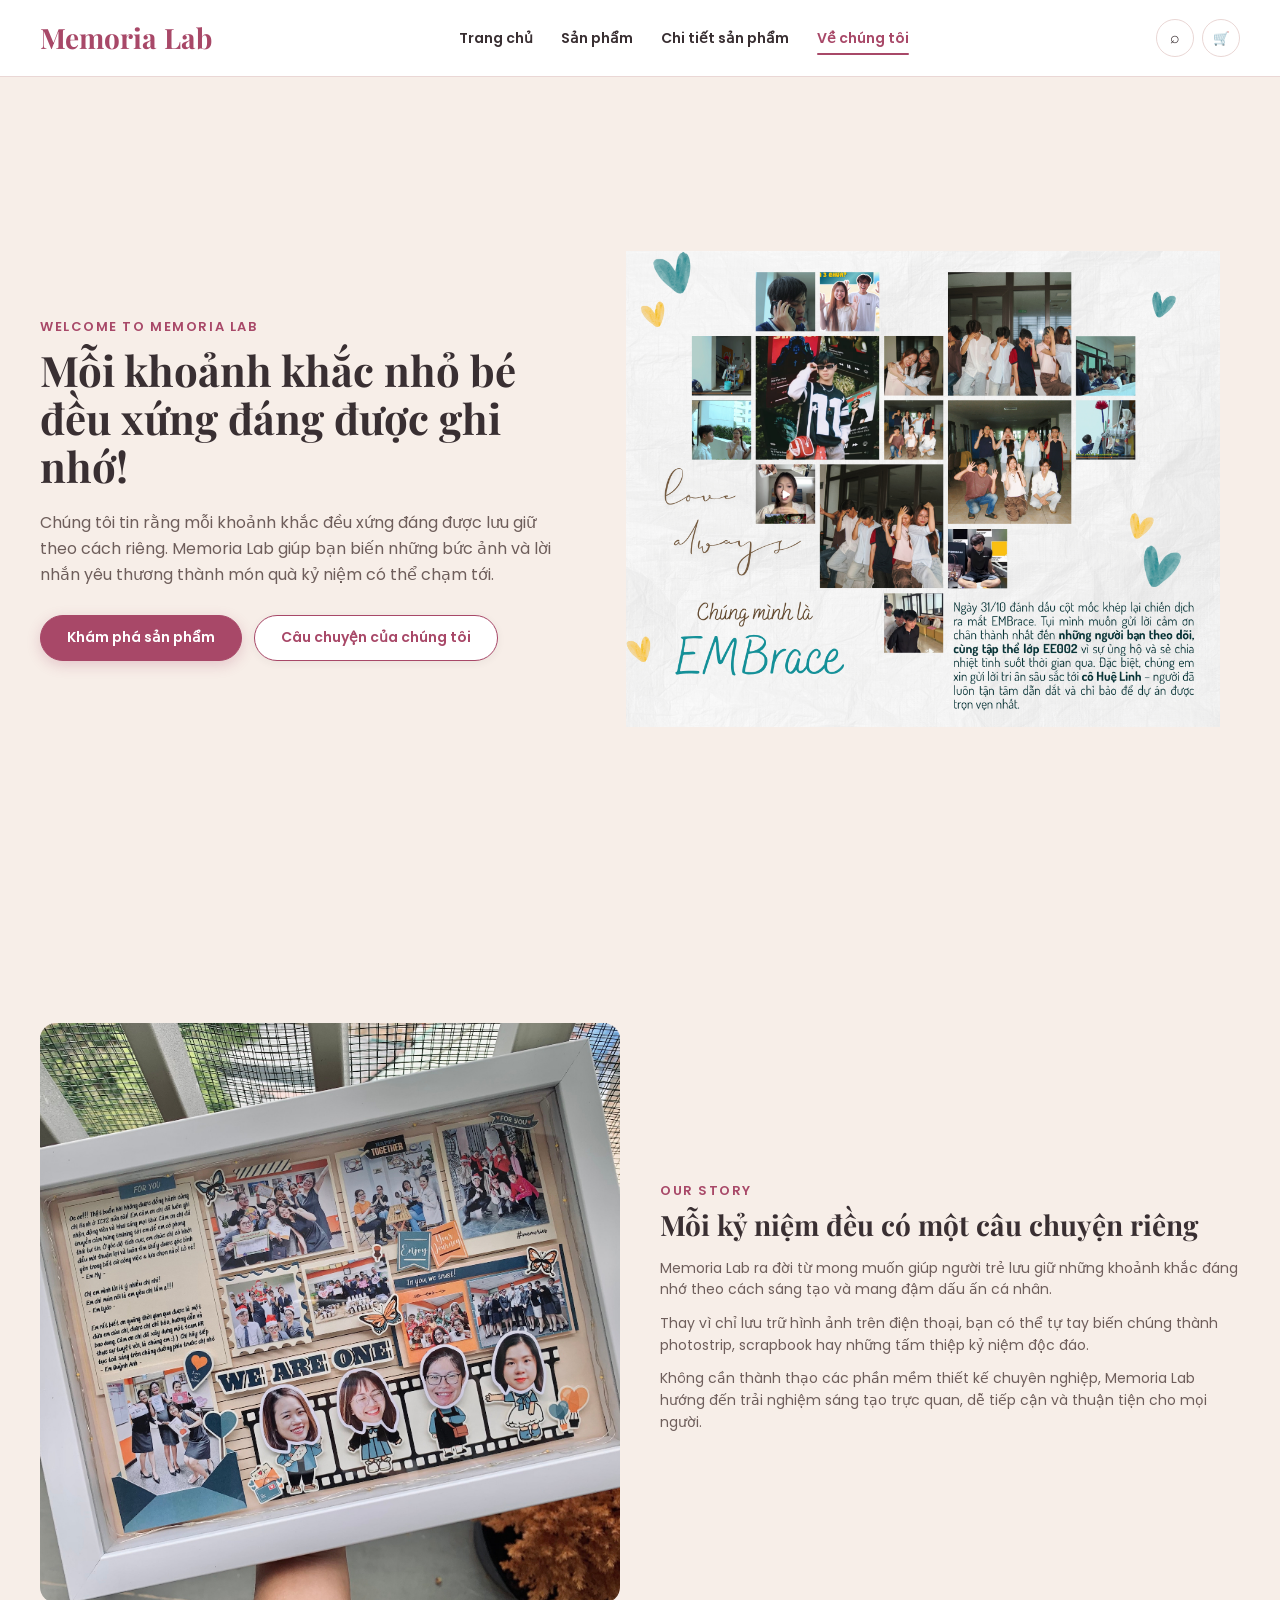
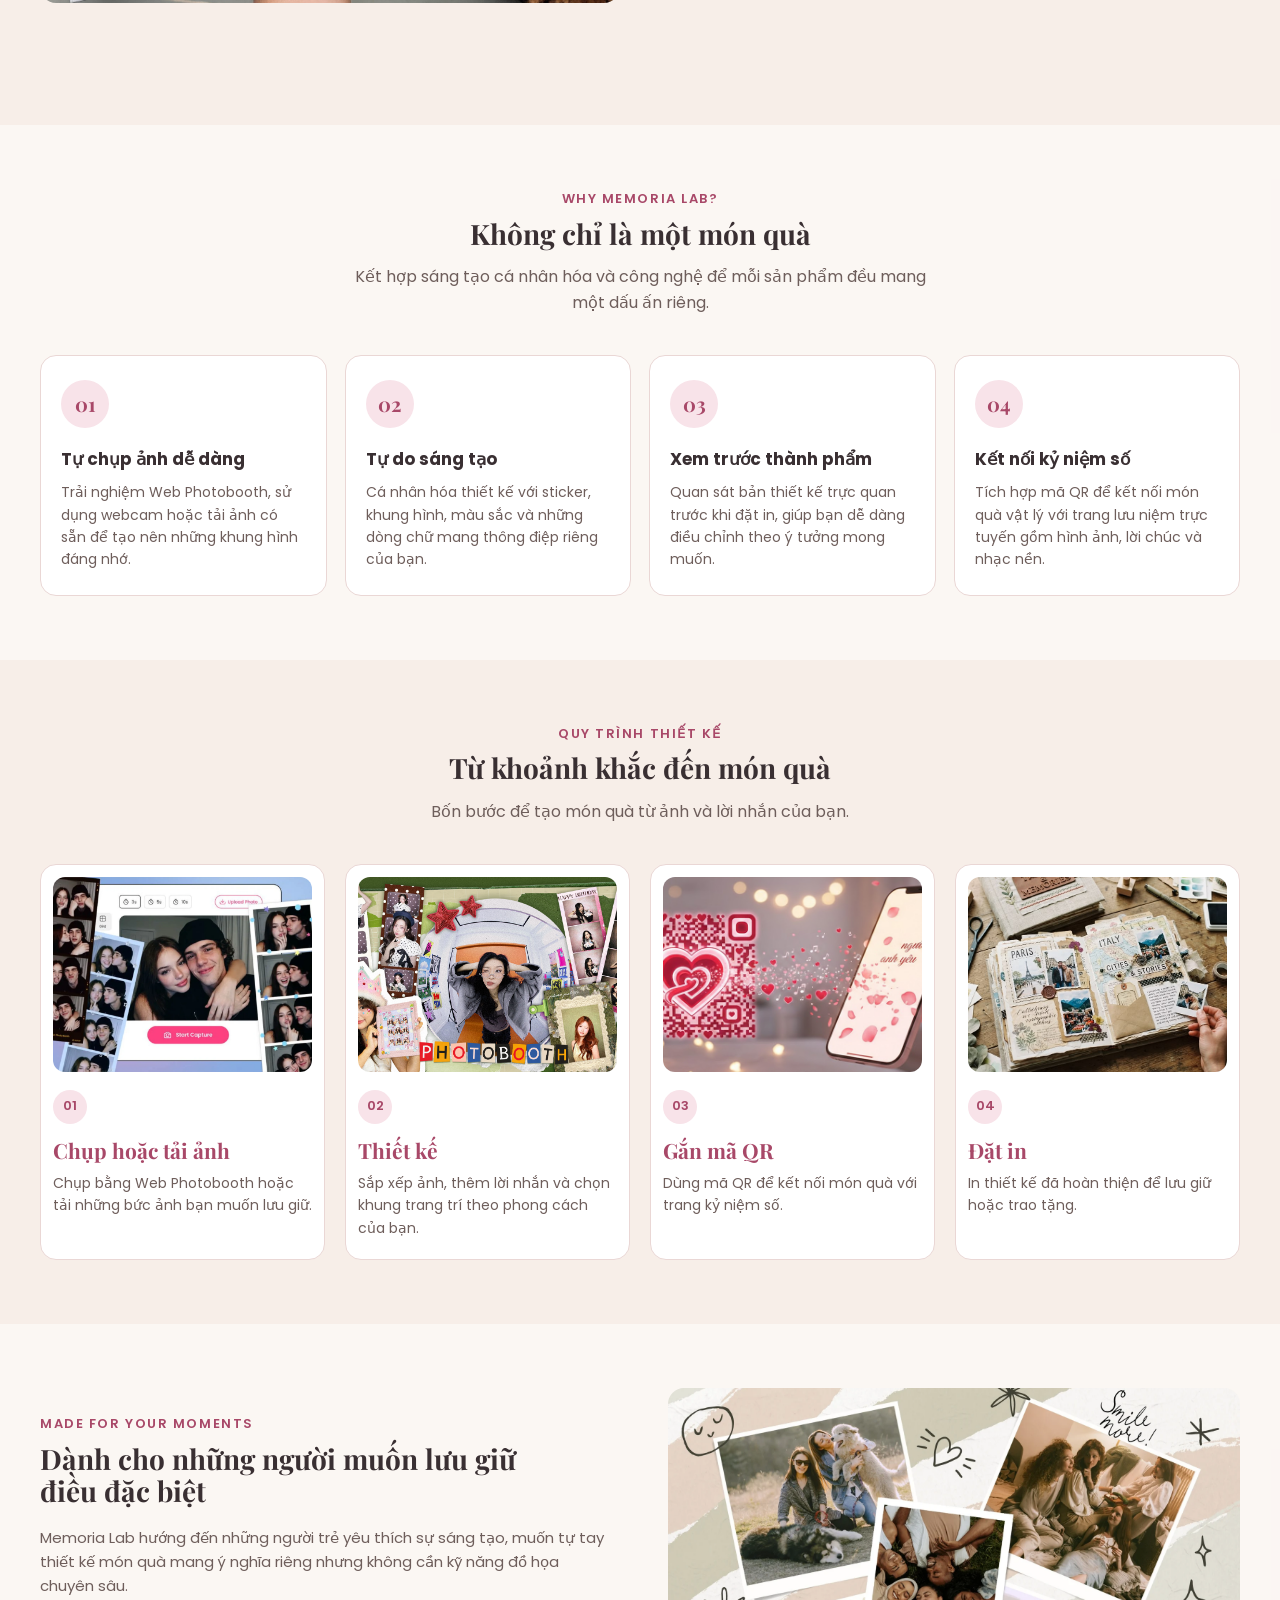
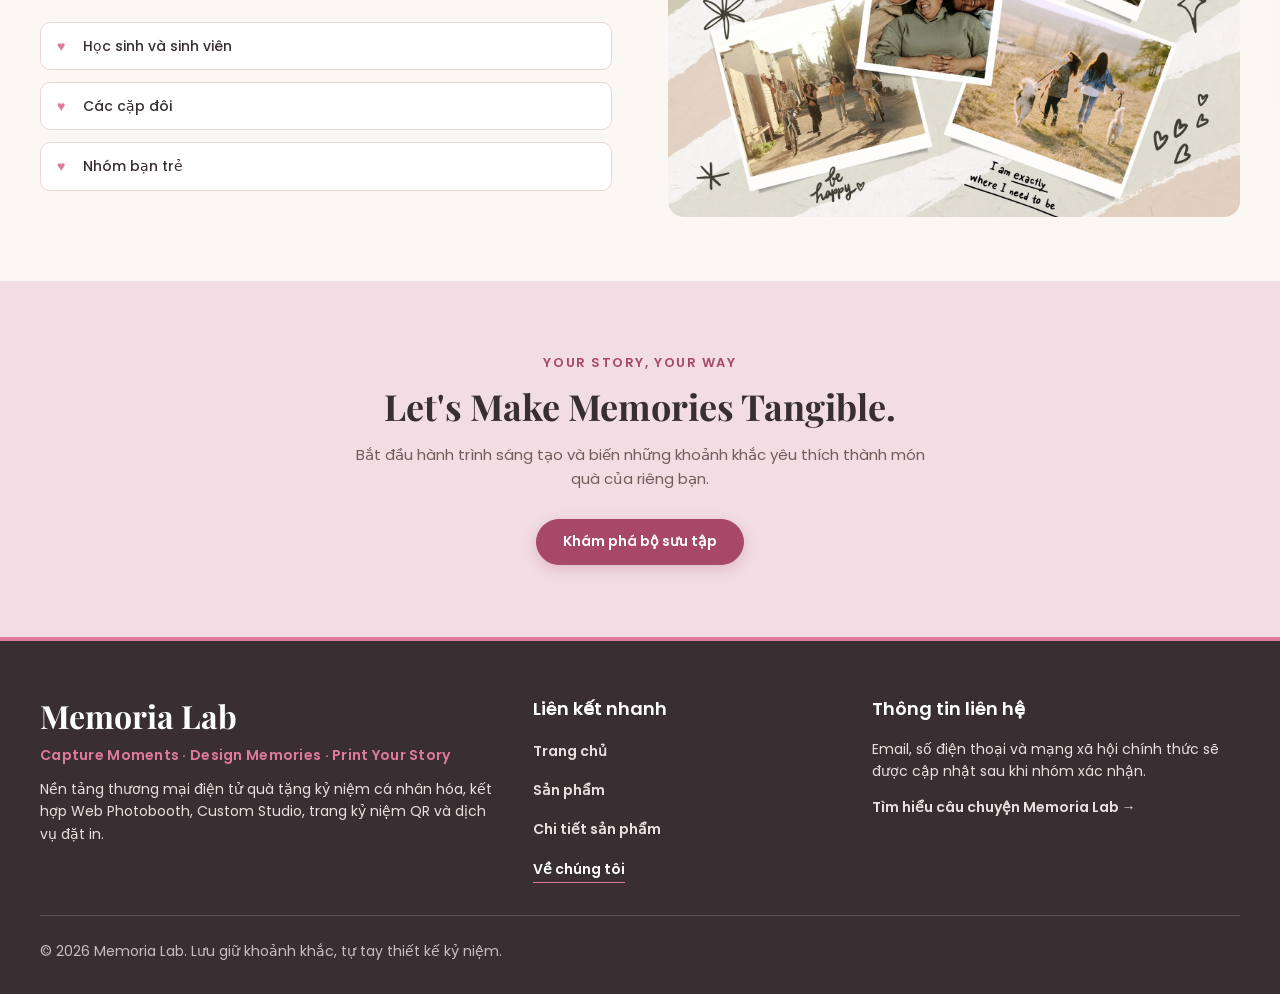
==== commit 460fdfd6: "Đồng bộ quy trình thiết kế tiếng Việt trên hai trang" ====
--- a/about.html
+++ b/about.html
@@ -8,6 +8,10 @@
     <title>Về chúng tôi | Memoria Lab</title>
     <link rel="stylesheet" href="css/style.css">
     <link rel="stylesheet" href="css/about.css">
+    <script src="js/products.js" defer></script>
+    <script src="js/cart.js" defer></script>
+    <script src="js/cart-storage.js" defer></script>
+    <script src="js/cart-ui.js" defer></script>
 </head>
 
 <body>
@@ -22,7 +26,7 @@
       <nav class="site-nav" aria-label="Điều hướng chính">
         <a class="nav-link" href="index.html">Trang chủ</a>
         <a class="nav-link" href="products.html">Sản phẩm</a>
-        <a class="nav-link" href="product-detail.html">Chi tiết sản phẩm</a>
+        <a class="nav-link" href="product-detail.html?id=1">Chi tiết sản phẩm</a>
         <a class="nav-link nav-link--active" aria-current="page" href="about.html">Về chúng tôi</a>
       </nav>
 
@@ -184,12 +188,9 @@
             <div class="container">
 
                 <div class="section-heading about-section-heading">
-                    <p class="eyebrow">HOW IT WORKS</p>
+                    <p class="eyebrow">QUY TRÌNH THIẾT KẾ</p>
                     <h2>Từ khoảnh khắc đến món quà</h2>
-                    <p>
-                        Bốn bước kết nối trải nghiệm sáng tạo với
-                        những kỷ niệm có thể lưu giữ lâu dài.
-                    </p>
+                    <p>Bốn bước để tạo món quà từ ảnh và lời nhắn của bạn.</p>
                 </div>
 
                 <div class="about-process__grid">
@@ -199,11 +200,8 @@
                             src="images/chup_photobooth_tren_laptop_thumb_4225642aa1.webp"
                             alt="Minh họa bước chụp ảnh Photobooth">
                         <span class="about-process-card__number">01</span>
-                        <h3>Capture</h3>
-                        <p>
-                            Chụp ảnh bằng Web Photobooth hoặc
-                            tải những bức ảnh yêu thích.
-                        </p>
+                        <h3>Chụp hoặc tải ảnh</h3>
+                        <p>Chụp bằng Web Photobooth hoặc tải những bức ảnh bạn muốn lưu giữ.</p>
                     </article>
 
                     <article class="about-process-card">
@@ -211,11 +209,8 @@
                             src="images/1788948688330-2c33e2ba-3e52-4bed-b381-44b4cc8541bb-mmmmmm.png"
                             alt="Minh họa bước thiết kế và trang trí">
                         <span class="about-process-card__number">02</span>
-                        <h3>Design</h3>
-                        <p>
-                            Thêm sticker, khung hình, màu sắc
-                            và lời nhắn để tạo dấu ấn riêng.
-                        </p>
+                        <h3>Thiết kế</h3>
+                        <p>Sắp xếp ảnh, thêm lời nhắn và chọn khung trang trí theo phong cách của bạn.</p>
                     </article>
 
                     <article class="about-process-card">
@@ -223,11 +218,8 @@
                             src="images/21572.png"
                             alt="Minh họa mã QR kết nối kỷ niệm số">
                         <span class="about-process-card__number">03</span>
-                        <h3>Connect</h3>
-                        <p>
-                            Kết nối sản phẩm với trang kỷ niệm
-                            số thông qua mã QR.
-                        </p>
+                        <h3>Gắn mã QR</h3>
+                        <p>Dùng mã QR để kết nối món quà với trang kỷ niệm số.</p>
                     </article>
 
                     <article class="about-process-card">
@@ -235,11 +227,8 @@
                             src="images/bd7de513cc42206d8eb39cbd60e7bbb6.jpg"
                             alt="Minh họa thành phẩm quà tặng được in">
                         <span class="about-process-card__number">04</span>
-                        <h3>Print</h3>
-                        <p>
-                            Đặt in thiết kế thành những món quà
-                            vật lý để lưu giữ và trao tặng.
-                        </p>
+                        <h3>Đặt in</h3>
+                        <p>In thiết kế đã hoàn thiện để lưu giữ hoặc trao tặng.</p>
                     </article>
 
                 </div>
@@ -326,7 +315,7 @@
           <nav class="footer-links" aria-label="Liên kết chân trang">
             <a class="footer-link" href="index.html">Trang chủ</a>
             <a class="footer-link" href="products.html">Sản phẩm</a>
-            <a class="footer-link" href="product-detail.html">Chi tiết sản phẩm</a>
+            <a class="footer-link" href="product-detail.html?id=1">Chi tiết sản phẩm</a>
             <a class="footer-link footer-link--active" aria-current="page" href="about.html">Về chúng tôi</a>
           </nav>
         </div>
--- a/css/style.css
+++ b/css/style.css
@@ -1266,3 +1266,70 @@
 .home-hero-photo {
   border-radius: var(--radius-image);
 }
+
+
+/* Nút thêm giỏ cho các thẻ sản phẩm nổi bật được render bằng JavaScript. */
+.featured-products .product-card__add-btn {
+  display: flex; align-items: center; justify-content: center; width: 100%;
+  min-height: 42px; margin-top: 8px; padding: 10px 12px;
+  border: 1px solid var(--featured-accent, var(--accent));
+  border-radius: var(--radius-button, 999px); background: var(--surface, #fff);
+  color: var(--featured-accent, var(--accent)); font: inherit; font-size: 13px;
+  font-weight: 600; cursor: pointer;
+}
+.featured-products .product-card__add-btn:hover {
+  background: var(--featured-accent, var(--accent)); color: #fff;
+}
+.featured-products .product-card__add-btn:focus-visible {
+  outline: 3px solid var(--featured-accent, var(--accent)); outline-offset: 3px;
+}
+.featured-products .product-card__title { overflow-wrap: anywhere; }
+
+.product-card__image-link {
+  display: block;
+}
+
+.product-card__title-link:hover,
+.product-card__title-link:focus-visible {
+  color: var(--accent);
+  text-decoration: underline;
+}
+
+.product-card__image-link:focus-visible {
+  outline: 2px solid var(--accent);
+  outline-offset: 2px;
+}
+
+.product-card__cart-status {
+  flex-basis: 100%;
+  margin: 8px 0 0;
+  color: var(--accent);
+  font-size: 0.8125rem;
+}
+
+.header-actions .icon-button {
+  position: relative;
+}
+
+.cart-badge {
+  position: absolute;
+  top: -5px;
+  right: -5px;
+  min-width: 19px;
+  height: 19px;
+  padding: 0 5px;
+  border-radius: var(--radius-button);
+  background-color: var(--accent);
+  color: #ffffff;
+  font-size: 11px;
+  font-weight: 600;
+  display: inline-flex;
+  align-items: center;
+  justify-content: center;
+  line-height: 1;
+  box-shadow: 0 2px 6px rgba(168, 72, 104, 0.28);
+}
+
+.cart-badge[hidden] {
+  display: none !important;
+}
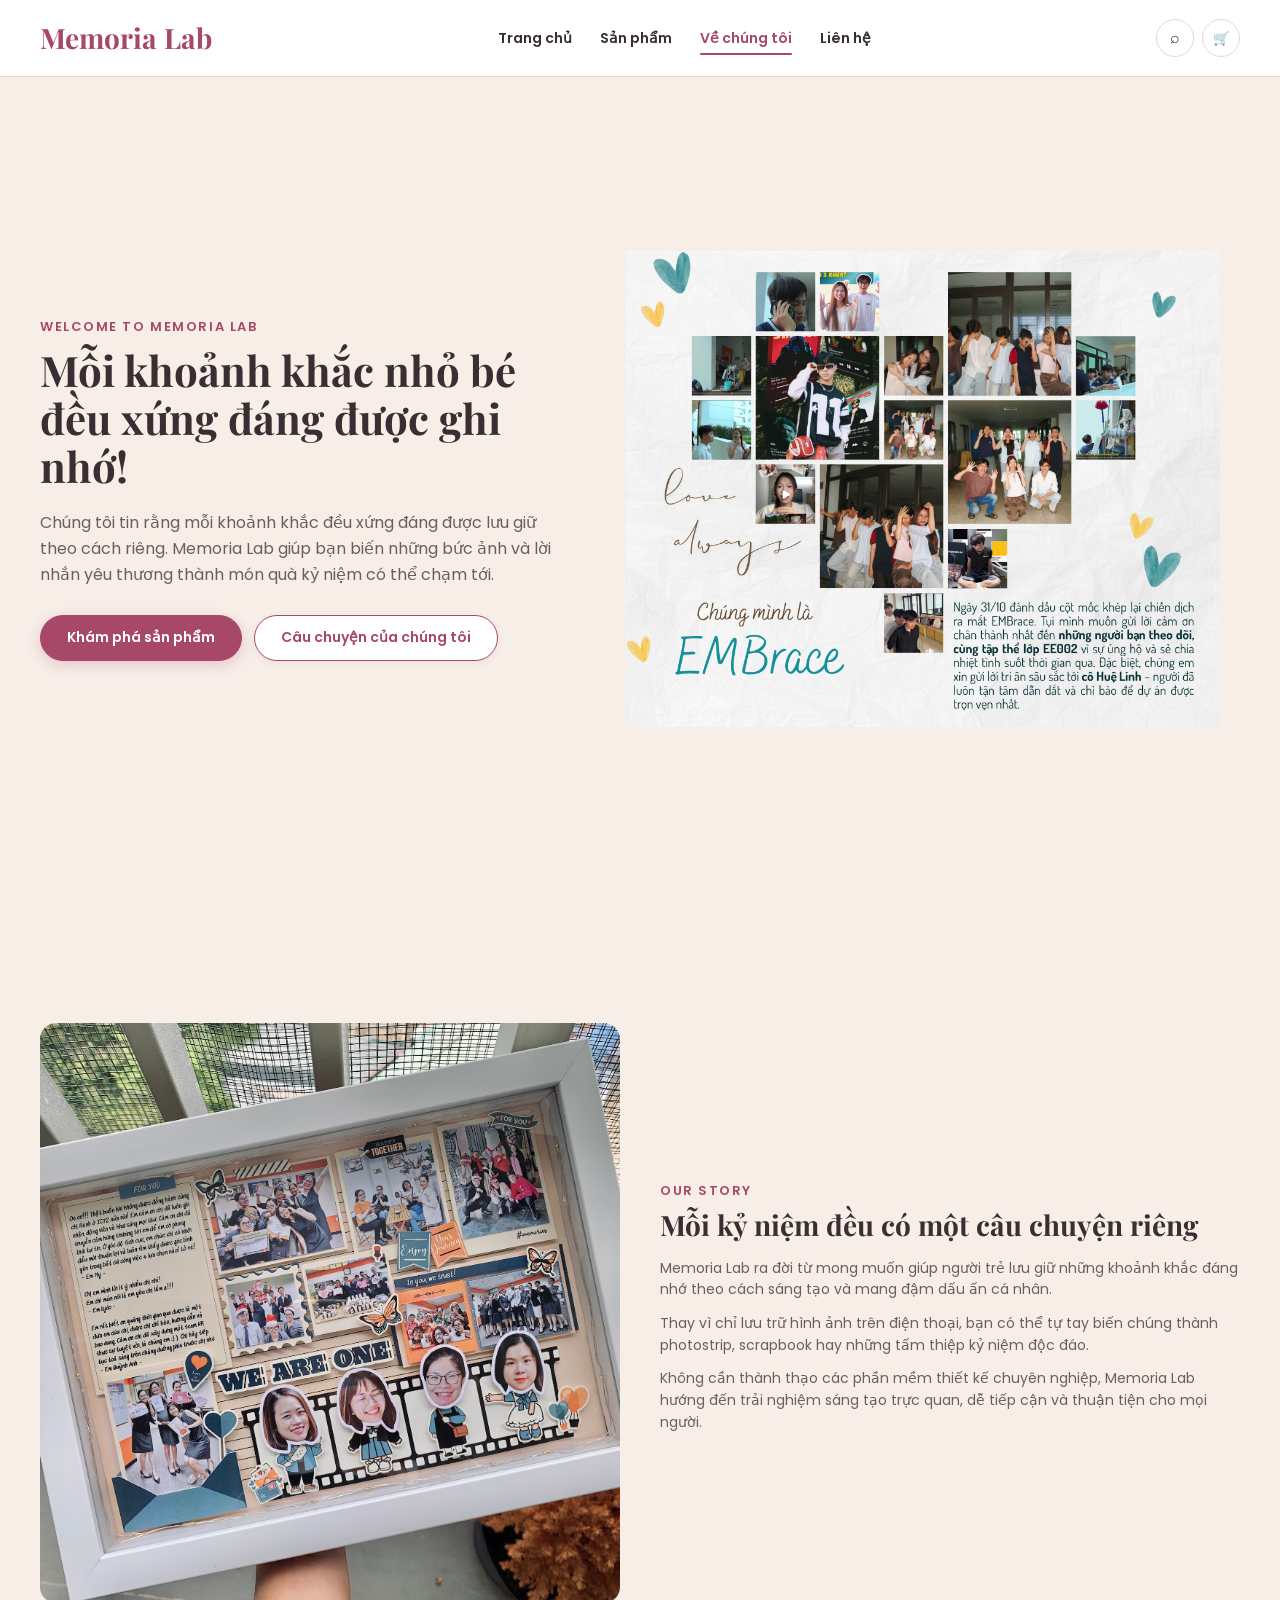
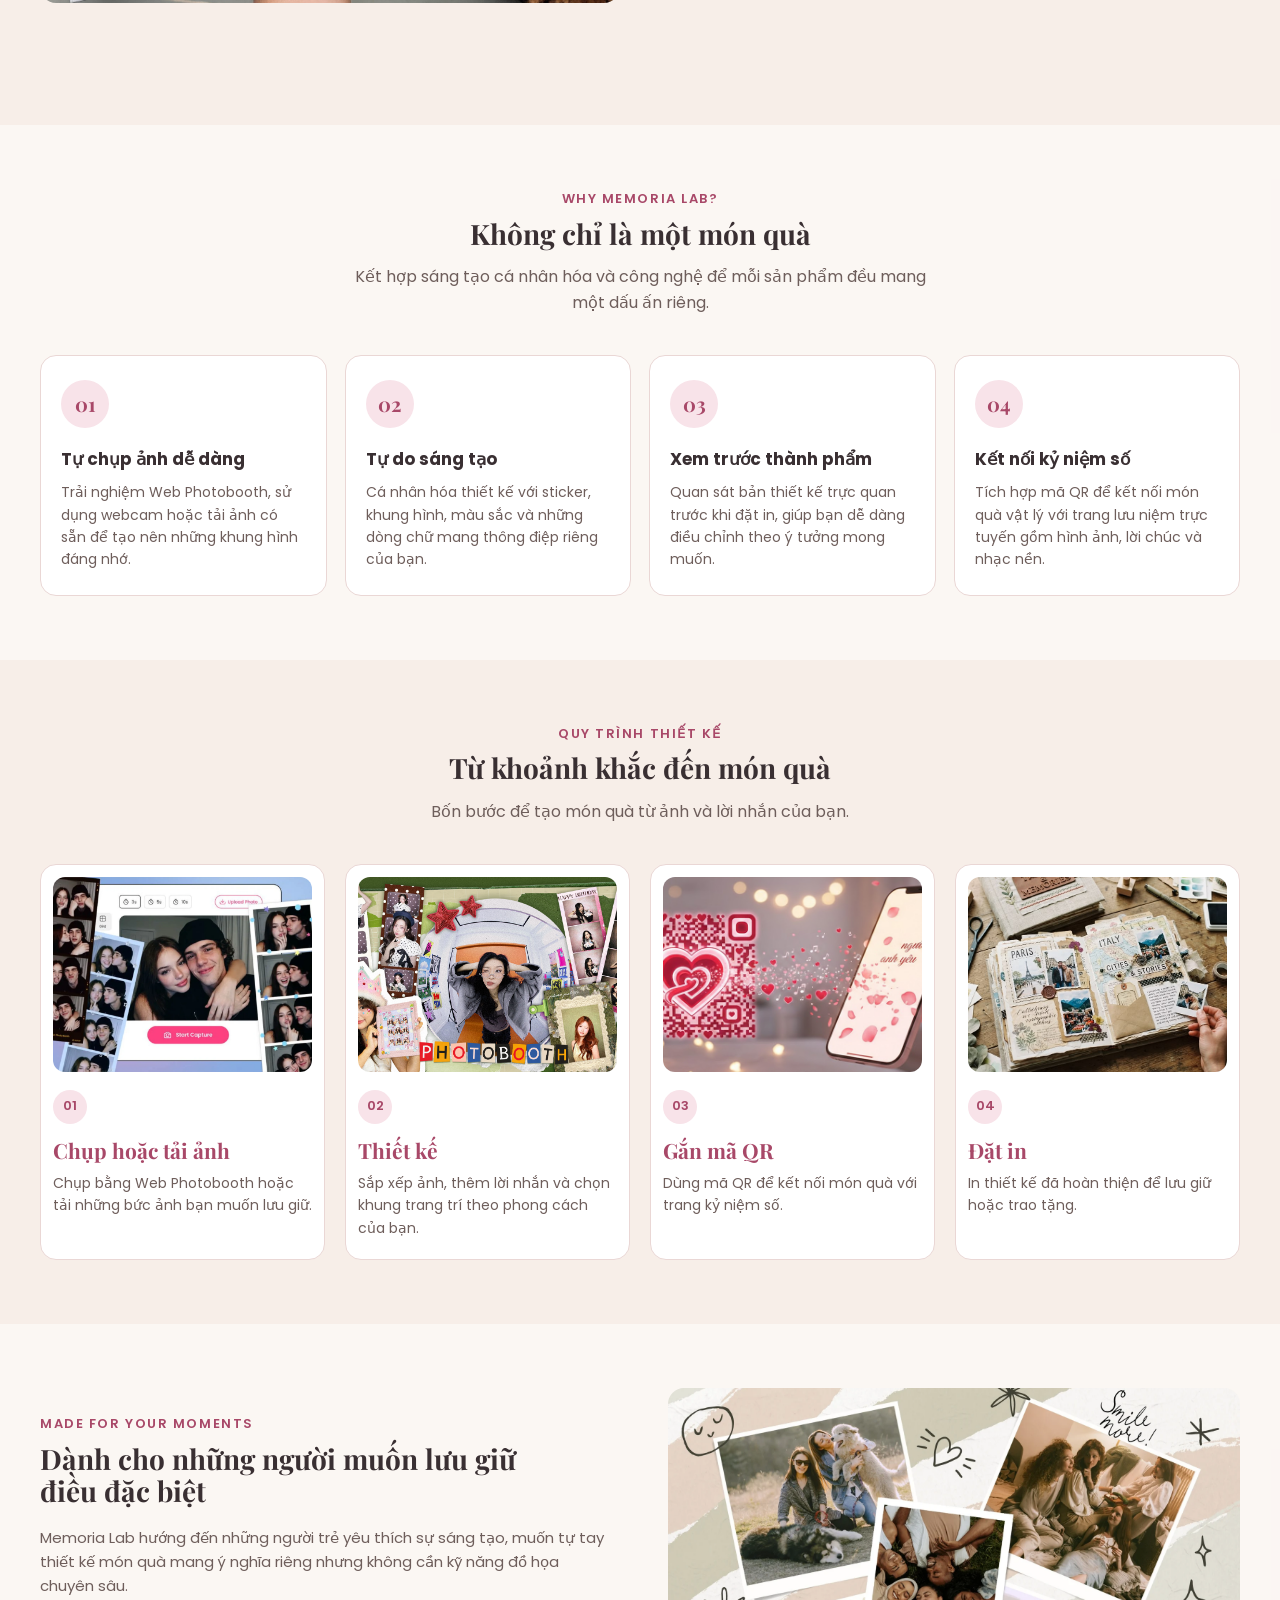
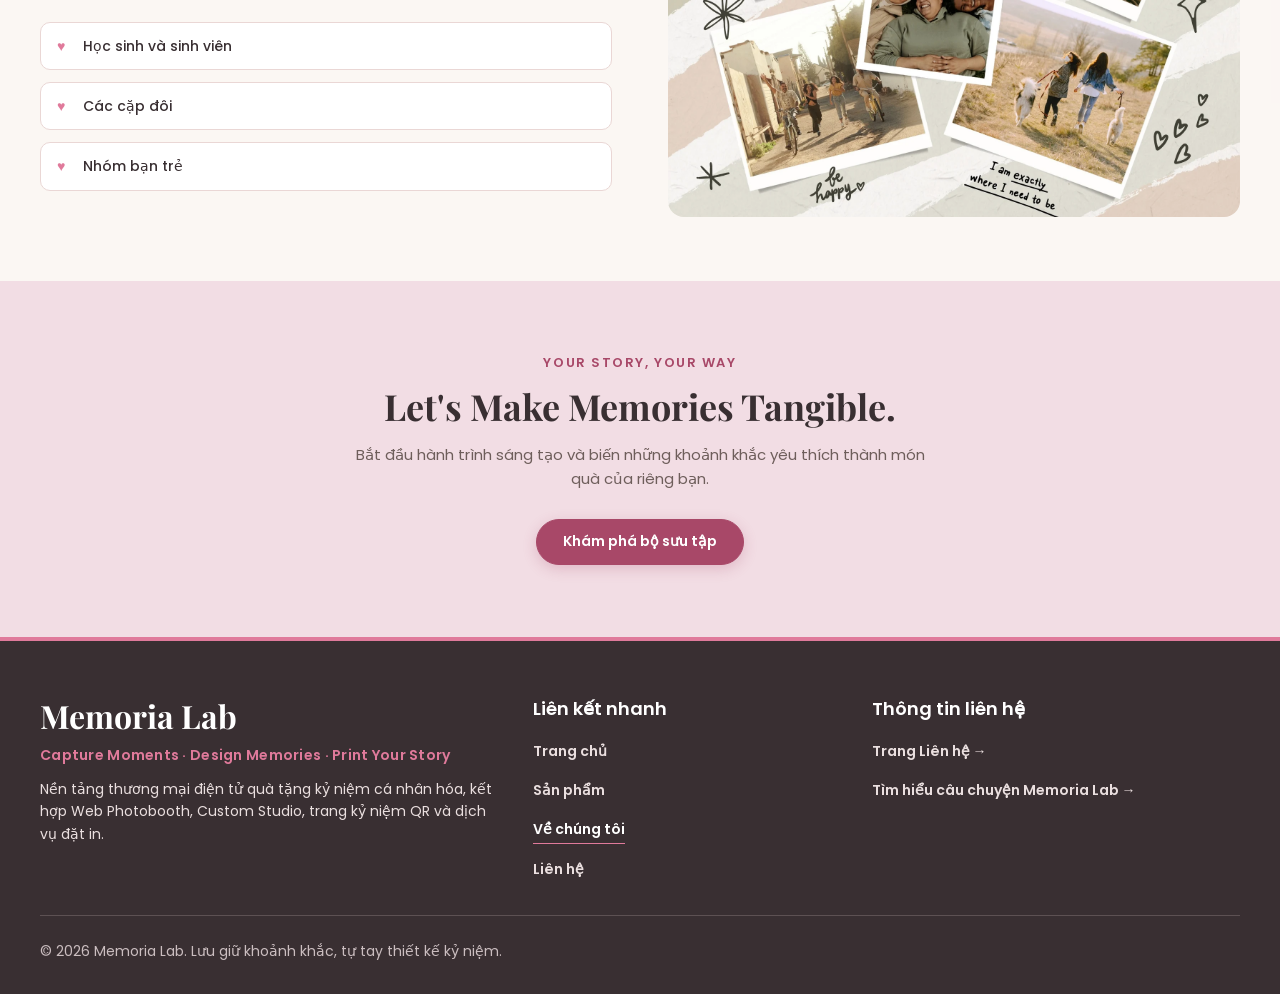
==== commit e4a41e00: "Thêm trang Liên hệ vào điều hướng website" ====
--- a/about.html
+++ b/about.html
@@ -26,8 +26,8 @@
       <nav class="site-nav" aria-label="Điều hướng chính">
         <a class="nav-link" href="index.html">Trang chủ</a>
         <a class="nav-link" href="products.html">Sản phẩm</a>
-        <a class="nav-link" href="product-detail.html?id=1">Chi tiết sản phẩm</a>
         <a class="nav-link nav-link--active" aria-current="page" href="about.html">Về chúng tôi</a>
+        <a class="nav-link" href="contact.html">Liên hệ</a>
       </nav>
 
       <div class="header-actions" aria-label="Tiện ích">
@@ -315,18 +315,15 @@
           <nav class="footer-links" aria-label="Liên kết chân trang">
             <a class="footer-link" href="index.html">Trang chủ</a>
             <a class="footer-link" href="products.html">Sản phẩm</a>
-            <a class="footer-link" href="product-detail.html?id=1">Chi tiết sản phẩm</a>
             <a class="footer-link footer-link--active" aria-current="page" href="about.html">Về chúng tôi</a>
+            <a class="footer-link" href="contact.html">Liên hệ</a>
           </nav>
         </div>
 
         <!-- Nhóm 3: Thông tin liên hệ & Mạng xã hội (Mục 2.4 & 3.4: chỉ điền sau khi nhóm xác nhận) -->
         <div class="site-footer__contact">
           <h3 class="site-footer__title">Thông tin liên hệ</h3>
-          <p class="site-footer__text">
-            Email, số điện thoại và mạng xã hội chính thức sẽ được cập nhật
-            sau khi nhóm xác nhận.
-          </p>
+          <a class="footer-link" href="contact.html">Trang Liên hệ →</a>
           <div class="footer-meta">
             <a class="footer-link" href="about.html">Tìm hiểu câu chuyện Memoria Lab →</a>
           </div>
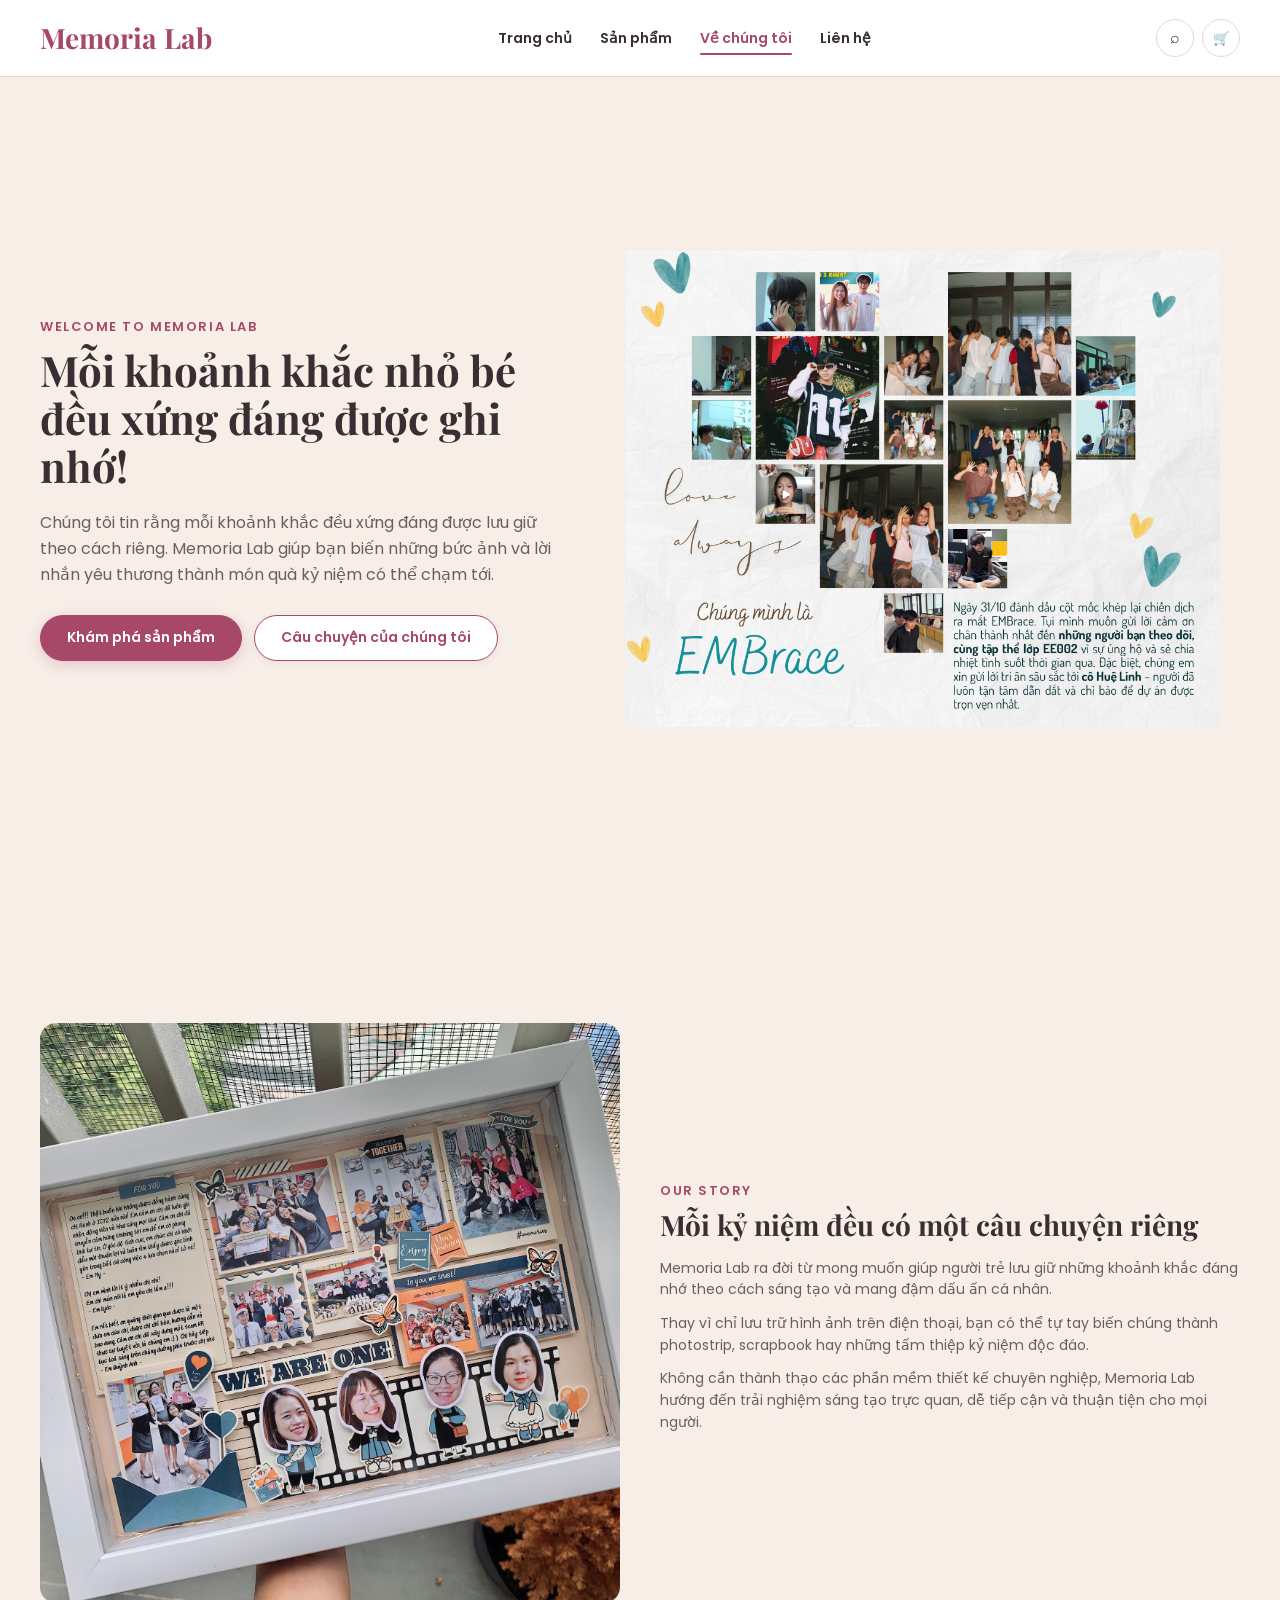
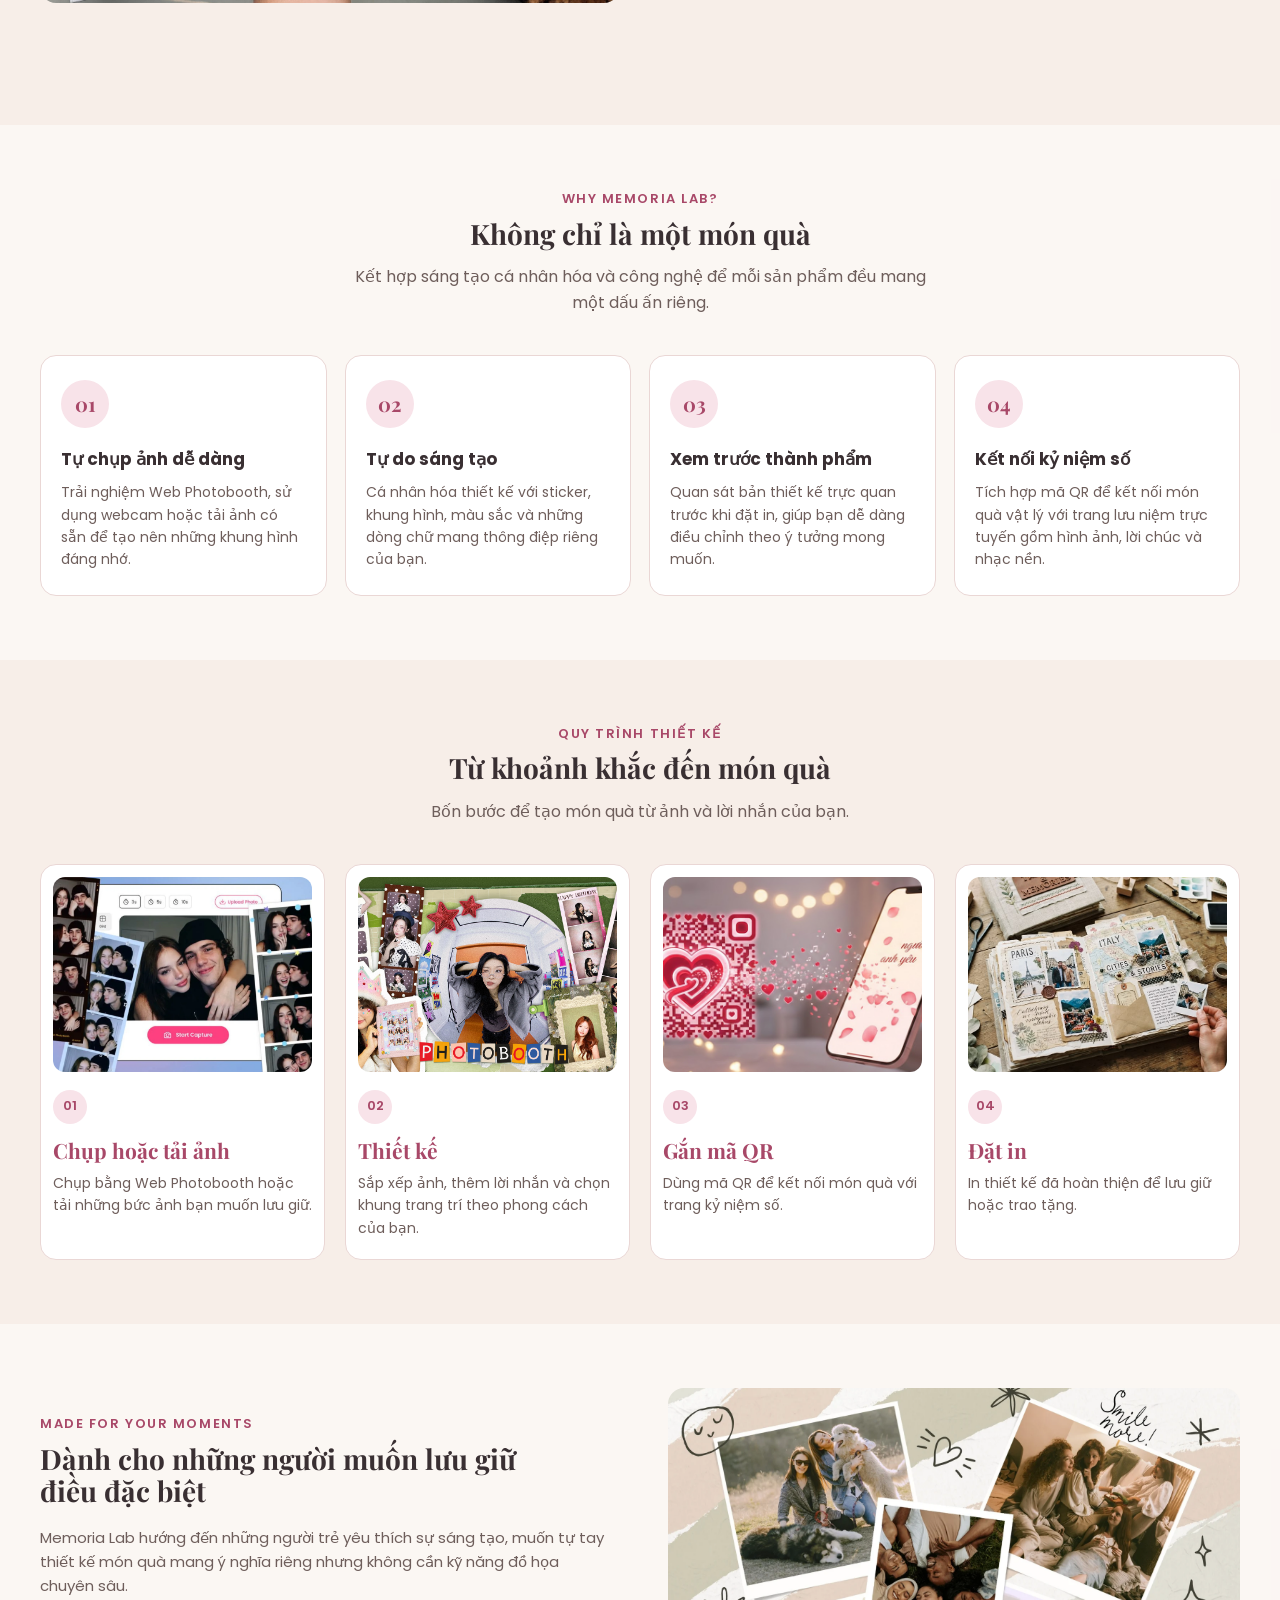
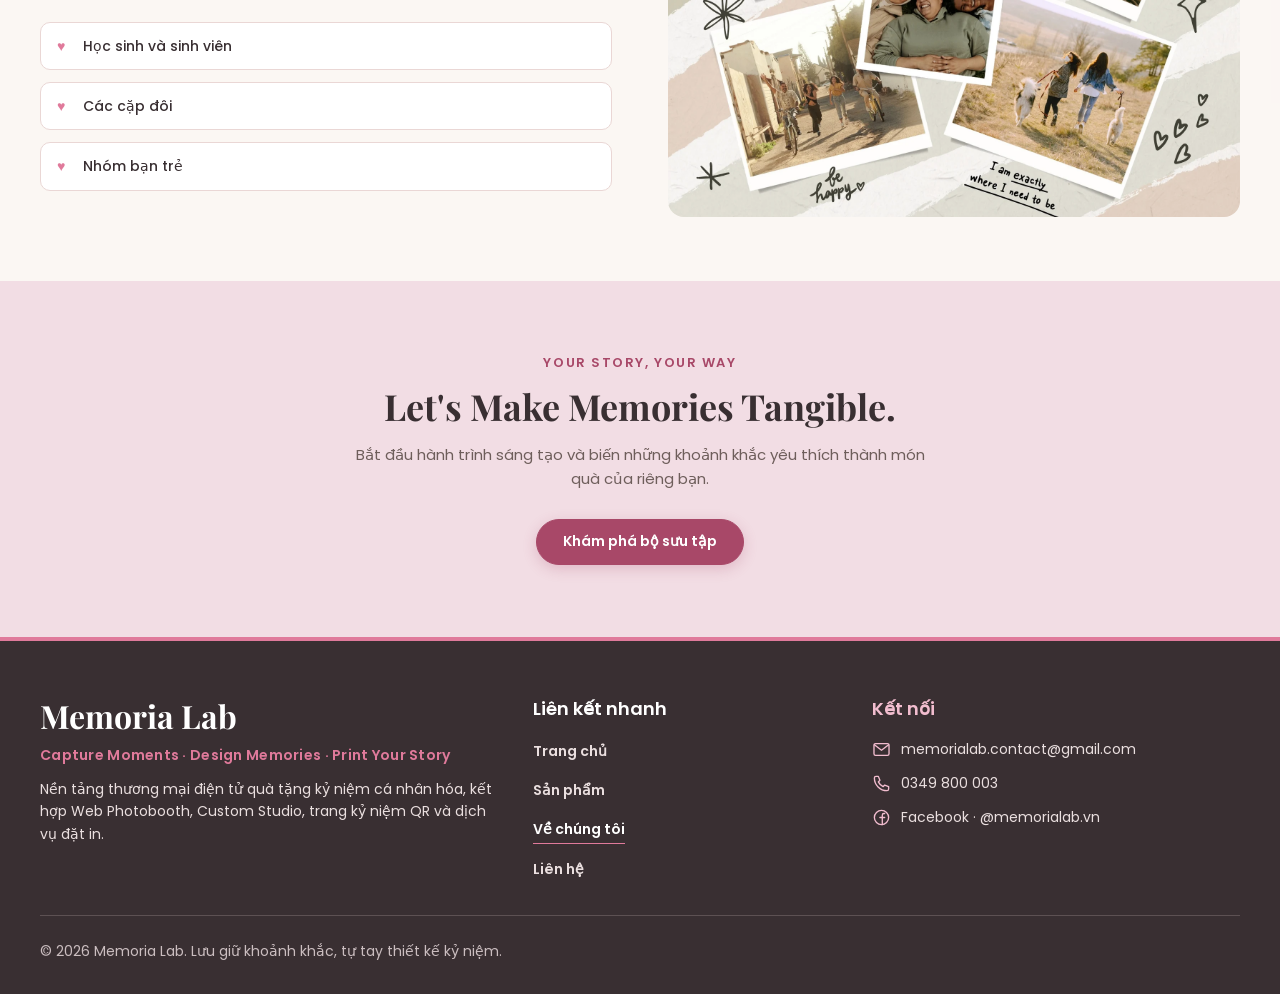
==== commit 9989e797: "Hiển thị trực tiếp thông tin Kết nối ở chân trang" ====
--- a/about.html
+++ b/about.html
@@ -6,7 +6,7 @@
     <meta name="viewport" content="width=device-width, initial-scale=1.0">
     <meta name="description" content="Khám phá Memoria Lab - nền tảng sáng tạo quà tặng kỷ niệm cá nhân hóa, kết nối Photobooth, thiết kế và in ấn.">
     <title>Về chúng tôi | Memoria Lab</title>
-    <link rel="stylesheet" href="css/style.css">
+    <link rel="stylesheet" href="css/style.css?v=ket-noi">
     <link rel="stylesheet" href="css/about.css">
     <script src="js/products.js" defer></script>
     <script src="js/cart.js" defer></script>
@@ -322,11 +322,21 @@
 
         <!-- Nhóm 3: Thông tin liên hệ & Mạng xã hội (Mục 2.4 & 3.4: chỉ điền sau khi nhóm xác nhận) -->
         <div class="site-footer__contact">
-          <h3 class="site-footer__title">Thông tin liên hệ</h3>
-          <a class="footer-link" href="contact.html">Trang Liên hệ →</a>
-          <div class="footer-meta">
-            <a class="footer-link" href="about.html">Tìm hiểu câu chuyện Memoria Lab →</a>
-          </div>
+          <h3 class="site-footer__title">Kết nối</h3>
+          <ul class="footer-contact">
+            <li>
+              <svg viewBox="0 0 24 24" aria-hidden="true"><rect x="2.5" y="4.5" width="19" height="15" rx="2"/><path d="m3 6 9 7 9-7"/></svg>
+              <span><span class="footer-contact__label">Email </span>memorialab.contact@gmail.com</span>
+            </li>
+            <li>
+              <svg viewBox="0 0 24 24" aria-hidden="true"><path d="M8 3H5a2 2 0 0 0-2 2c0 8.8 7.2 16 16 16a2 2 0 0 0 2-2v-3l-5-2-2 2a13 13 0 0 1-6-6l2-2-2-5Z"/></svg>
+              <span><span class="footer-contact__label">Điện thoại </span>0349 800 003</span>
+            </li>
+            <li>
+              <svg viewBox="0 0 24 24" aria-hidden="true"><circle cx="12" cy="12" r="9"/><path d="M13 21v-9h3m-6 0h3V9a2 2 0 0 1 2-2h1"/></svg>
+              <span>Facebook · @memorialab.vn</span>
+            </li>
+          </ul>
         </div>
       </div>
 
--- a/css/style.css
+++ b/css/style.css
@@ -1333,3 +1333,46 @@
 .cart-badge[hidden] {
   display: none !important;
 }
+
+.site-footer__contact .site-footer__title {
+  color: #f2bdcf;
+}
+
+.footer-contact {
+  display: grid;
+  gap: 12px;
+  margin: 0;
+  padding: 0;
+  list-style: none;
+  color: #eadfdf;
+  font-size: 14px;
+}
+
+.footer-contact li {
+  display: grid;
+  grid-template-columns: 19px minmax(0, 1fr);
+  align-items: start;
+  gap: 10px;
+  overflow-wrap: anywhere;
+}
+
+.footer-contact svg {
+  width: 19px;
+  height: 19px;
+  margin-top: 2px;
+  color: #f2bdcf;
+  fill: none;
+  stroke: currentColor;
+  stroke-width: 1.7;
+  stroke-linecap: round;
+  stroke-linejoin: round;
+}
+
+.footer-contact__label {
+  position: absolute;
+  width: 1px;
+  height: 1px;
+  overflow: hidden;
+  clip-path: inset(50%);
+  white-space: nowrap;
+}
